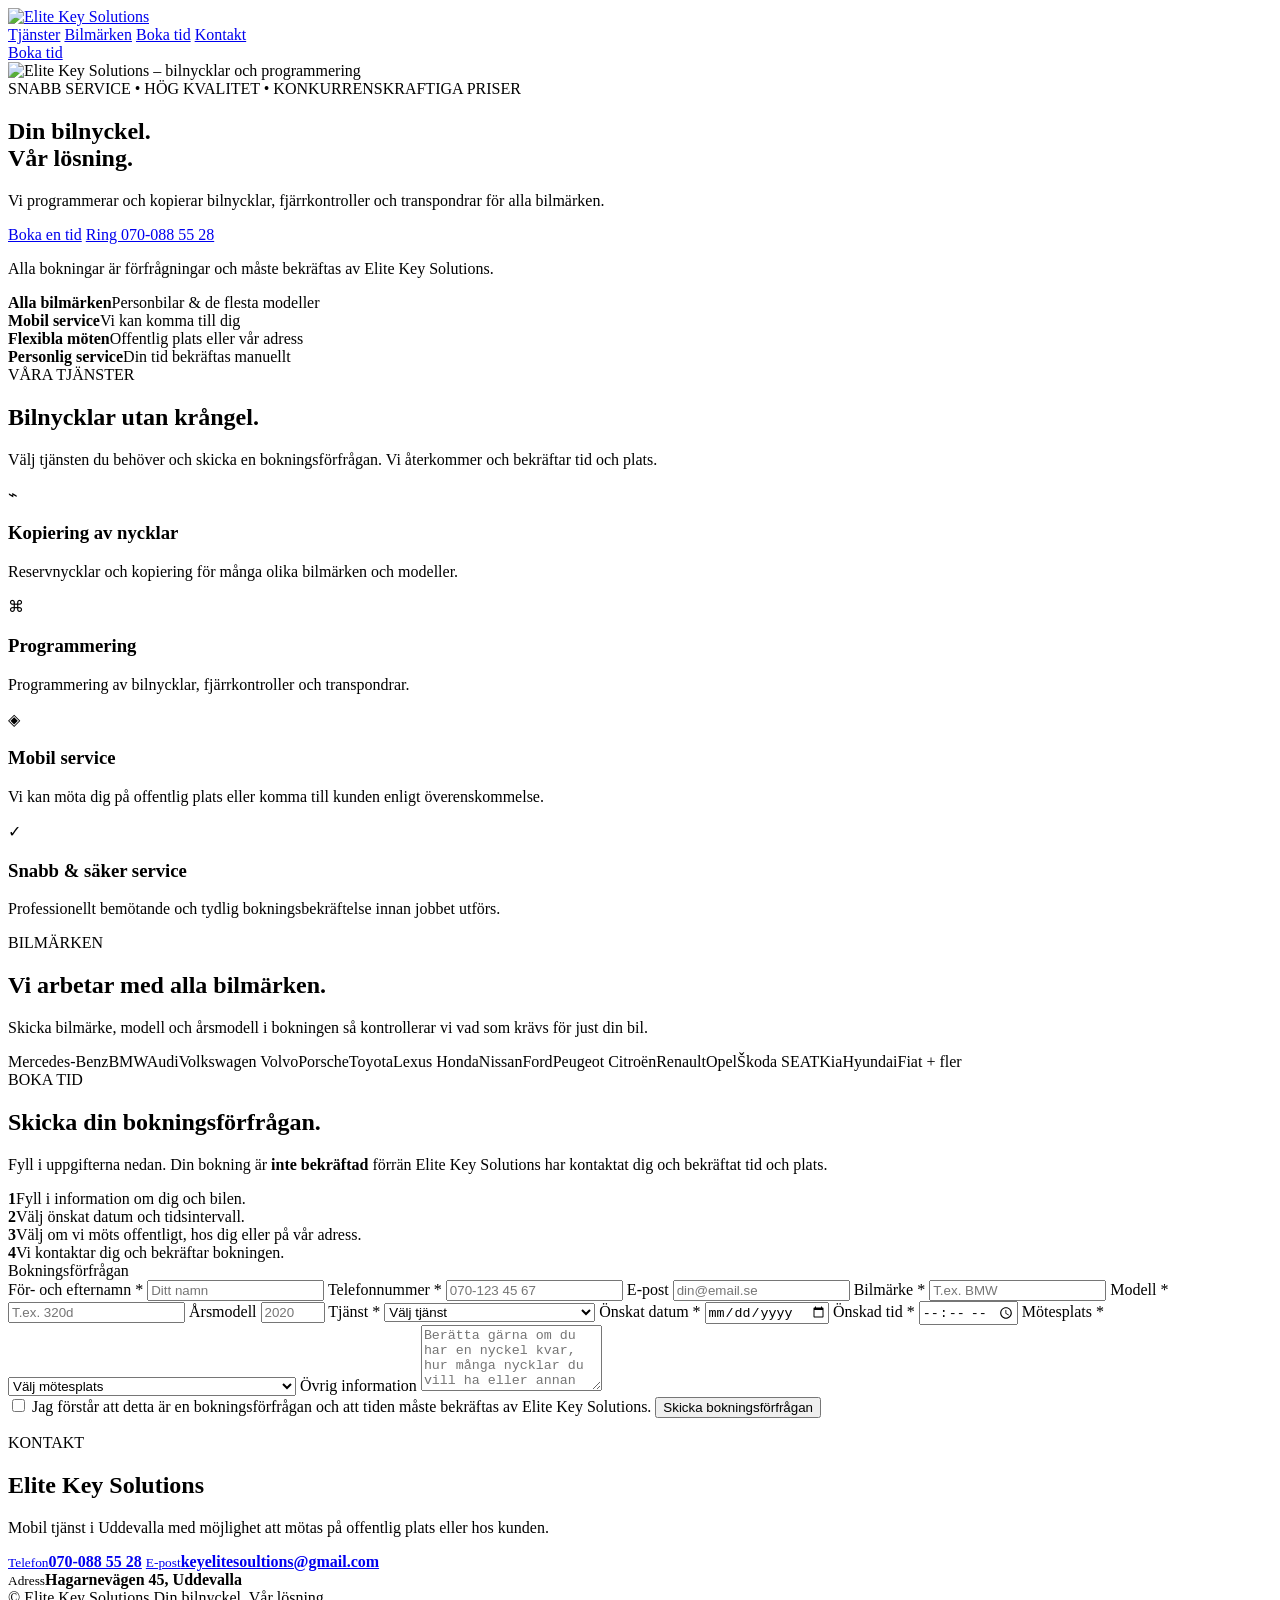
==== index.html @ 7a53dff1 "Add files via upload" ====
<!doctype html>
<html lang="sv">
<head>
  <meta charset="utf-8">
  <meta name="viewport" content="width=device-width, initial-scale=1">
  <meta name="description" content="Elite Key Solutions – programmering, kopiering och reservnycklar för alla bilmärken i Uddevalla med mobil service.">
  <title>Elite Key Solutions | Bilnycklar & programmering</title>
  <link rel="stylesheet" href="style.css">
</head>
<body>
  <header class="site-header">
    <div class="container nav">
      <a class="brand" href="#top" aria-label="Elite Key Solutions startsida">
        <img src="assets/logo.png" alt="Elite Key Solutions">
      </a>
      <nav>
        <a href="#tjanster">Tjänster</a>
        <a href="#bilmärken">Bilmärken</a>
        <a href="#bokning">Boka tid</a>
        <a href="#kontakt">Kontakt</a>
      </nav>
      <a class="nav-cta" href="#bokning">Boka tid</a>
    </div>
  </header>

  <main id="top">
    <section class="hero">
      <img class="hero-image" src="assets/hero-banner.png" alt="Elite Key Solutions – bilnycklar och programmering">
      <div class="hero-overlay">
        <div class="container hero-content">
          <span class="eyebrow">SNABB SERVICE • HÖG KVALITET • KONKURRENSKRAFTIGA PRISER</span>
          <h1>Din bilnyckel.<br><span>Vår lösning.</span></h1>
          <p>Vi programmerar och kopierar bilnycklar, fjärrkontroller och transpondrar för alla bilmärken.</p>
          <div class="hero-actions">
            <a class="btn btn-gold" href="#bokning">Boka en tid</a>
            <a class="btn btn-outline" href="tel:+46700885528">Ring 070-088 55 28</a>
          </div>
          <p class="hero-note">Alla bokningar är förfrågningar och måste bekräftas av Elite Key Solutions.</p>
        </div>
      </div>
    </section>

    <section class="trust-strip">
      <div class="container trust-grid">
        <div><strong>Alla bilmärken</strong><span>Personbilar &amp; de flesta modeller</span></div>
        <div><strong>Mobil service</strong><span>Vi kan komma till dig</span></div>
        <div><strong>Flexibla möten</strong><span>Offentlig plats eller vår adress</span></div>
        <div><strong>Personlig service</strong><span>Din tid bekräftas manuellt</span></div>
      </div>
    </section>

    <section id="tjanster" class="section">
      <div class="container">
        <div class="section-heading">
          <span class="eyebrow">VÅRA TJÄNSTER</span>
          <h2>Bilnycklar utan krångel.</h2>
          <p>Välj tjänsten du behöver och skicka en bokningsförfrågan. Vi återkommer och bekräftar tid och plats.</p>
        </div>
        <div class="cards">
          <article class="card">
            <div class="icon">⌁</div>
            <h3>Kopiering av nycklar</h3>
            <p>Reservnycklar och kopiering för många olika bilmärken och modeller.</p>
          </article>
          <article class="card">
            <div class="icon">⌘</div>
            <h3>Programmering</h3>
            <p>Programmering av bilnycklar, fjärrkontroller och transpondrar.</p>
          </article>
          <article class="card">
            <div class="icon">◈</div>
            <h3>Mobil service</h3>
            <p>Vi kan möta dig på offentlig plats eller komma till kunden enligt överenskommelse.</p>
          </article>
          <article class="card">
            <div class="icon">✓</div>
            <h3>Snabb &amp; säker service</h3>
            <p>Professionellt bemötande och tydlig bokningsbekräftelse innan jobbet utförs.</p>
          </article>
        </div>
      </div>
    </section>

    <section id="bilmärken" class="section section-dark">
      <div class="container">
        <div class="section-heading">
          <span class="eyebrow">BILMÄRKEN</span>
          <h2>Vi arbetar med alla bilmärken.</h2>
          <p>Skicka bilmärke, modell och årsmodell i bokningen så kontrollerar vi vad som krävs för just din bil.</p>
        </div>
        <div class="brands">
          <span>Mercedes-Benz</span><span>BMW</span><span>Audi</span><span>Volkswagen</span>
          <span>Volvo</span><span>Porsche</span><span>Toyota</span><span>Lexus</span>
          <span>Honda</span><span>Nissan</span><span>Ford</span><span>Peugeot</span>
          <span>Citroën</span><span>Renault</span><span>Opel</span><span>Škoda</span>
          <span>SEAT</span><span>Kia</span><span>Hyundai</span><span>Fiat</span>
          <span>+ fler</span>
        </div>
      </div>
    </section>

    <section id="bokning" class="section booking-section">
      <div class="container booking-layout">
        <div>
          <span class="eyebrow">BOKA TID</span>
          <h2>Skicka din bokningsförfrågan.</h2>
          <p class="lead">Fyll i uppgifterna nedan. Din bokning är <strong>inte bekräftad</strong> förrän Elite Key Solutions har kontaktat dig och bekräftat tid och plats.</p>

          <div class="booking-points">
            <div><b>1</b><span>Fyll i information om dig och bilen.</span></div>
            <div><b>2</b><span>Välj önskat datum och tidsintervall.</span></div>
            <div><b>3</b><span>Välj om vi möts offentligt, hos dig eller på vår adress.</span></div>
            <div><b>4</b><span>Vi kontaktar dig och bekräftar bokningen.</span></div>
          </div>
        </div>

        <form id="bookingForm" class="booking-form">
          <div class="form-title">Bokningsförfrågan</div>
          <div class="form-grid">
            <label>För- och efternamn *
              <input name="name" required placeholder="Ditt namn">
            </label>
            <label>Telefonnummer *
              <input name="phone" type="tel" required placeholder="070-123 45 67">
            </label>
            <label>E-post
              <input name="email" type="email" placeholder="din@email.se">
            </label>
            <label>Bilmärke *
              <input name="brand" required placeholder="T.ex. BMW">
            </label>
            <label>Modell *
              <input name="model" required placeholder="T.ex. 320d">
            </label>
            <label>Årsmodell
              <input name="year" type="number" min="1950" max="2100" placeholder="2020">
            </label>
            <label>Tjänst *
              <select name="service" required>
                <option value="">Välj tjänst</option>
                <option>Programmering av reservnyckel</option>
                <option>Kopiering av bilnyckel</option>
                <option>Programmering av fjärrkontroll</option>
                <option>Programmering av transponder</option>
                <option>Annat – kontakta mig</option>
              </select>
            </label>
            <label>Önskat datum *
              <input name="date" type="date" required>
            </label>
            <label>Önskad tid *
              <input name="time" type="time" required>
            </label>
            <label>Mötesplats *
              <select name="location" required>
                <option value="">Välj mötesplats</option>
                <option>Offentlig plats – vi bestämmer tillsammans</option>
                <option>Jag vill att ni kommer till mig</option>
                <option>Jag kommer till Hagarnevägen 45, Uddevalla</option>
              </select>
            </label>
            <label class="full">Övrig information
              <textarea name="message" rows="4" placeholder="Berätta gärna om du har en nyckel kvar, hur många nycklar du vill ha eller annan viktig information."></textarea>
            </label>
          </div>
          <label class="consent">
            <input type="checkbox" required>
            <span>Jag förstår att detta är en bokningsförfrågan och att tiden måste bekräftas av Elite Key Solutions.</span>
          </label>
          <button class="btn btn-gold submit-btn" type="submit">Skicka bokningsförfrågan</button>
          <p id="formStatus" class="form-status" aria-live="polite"></p>
        </form>
      </div>
    </section>

    <section id="kontakt" class="section contact-section">
      <div class="container contact-grid">
        <div>
          <span class="eyebrow">KONTAKT</span>
          <h2>Elite Key Solutions</h2>
          <p>Mobil tjänst i Uddevalla med möjlighet att mötas på offentlig plats eller hos kunden.</p>
        </div>
        <div class="contact-items">
          <a href="tel:+46700885528"><small>Telefon</small><strong>070-088 55 28</strong></a>
          <a href="mailto:keyelitesoultions@gmail.com"><small>E-post</small><strong>keyelitesoultions@gmail.com</strong></a>
          <div><small>Adress</small><strong>Hagarnevägen 45, Uddevalla</strong></div>
        </div>
      </div>
    </section>
  </main>

  <footer>
    <div class="container footer-inner">
      <span>© <span id="year"></span> Elite Key Solutions</span>
      <span>Din bilnyckel. Vår lösning.</span>
    </div>
  </footer>

  <script src="script.js"></script>
</body>
</html>
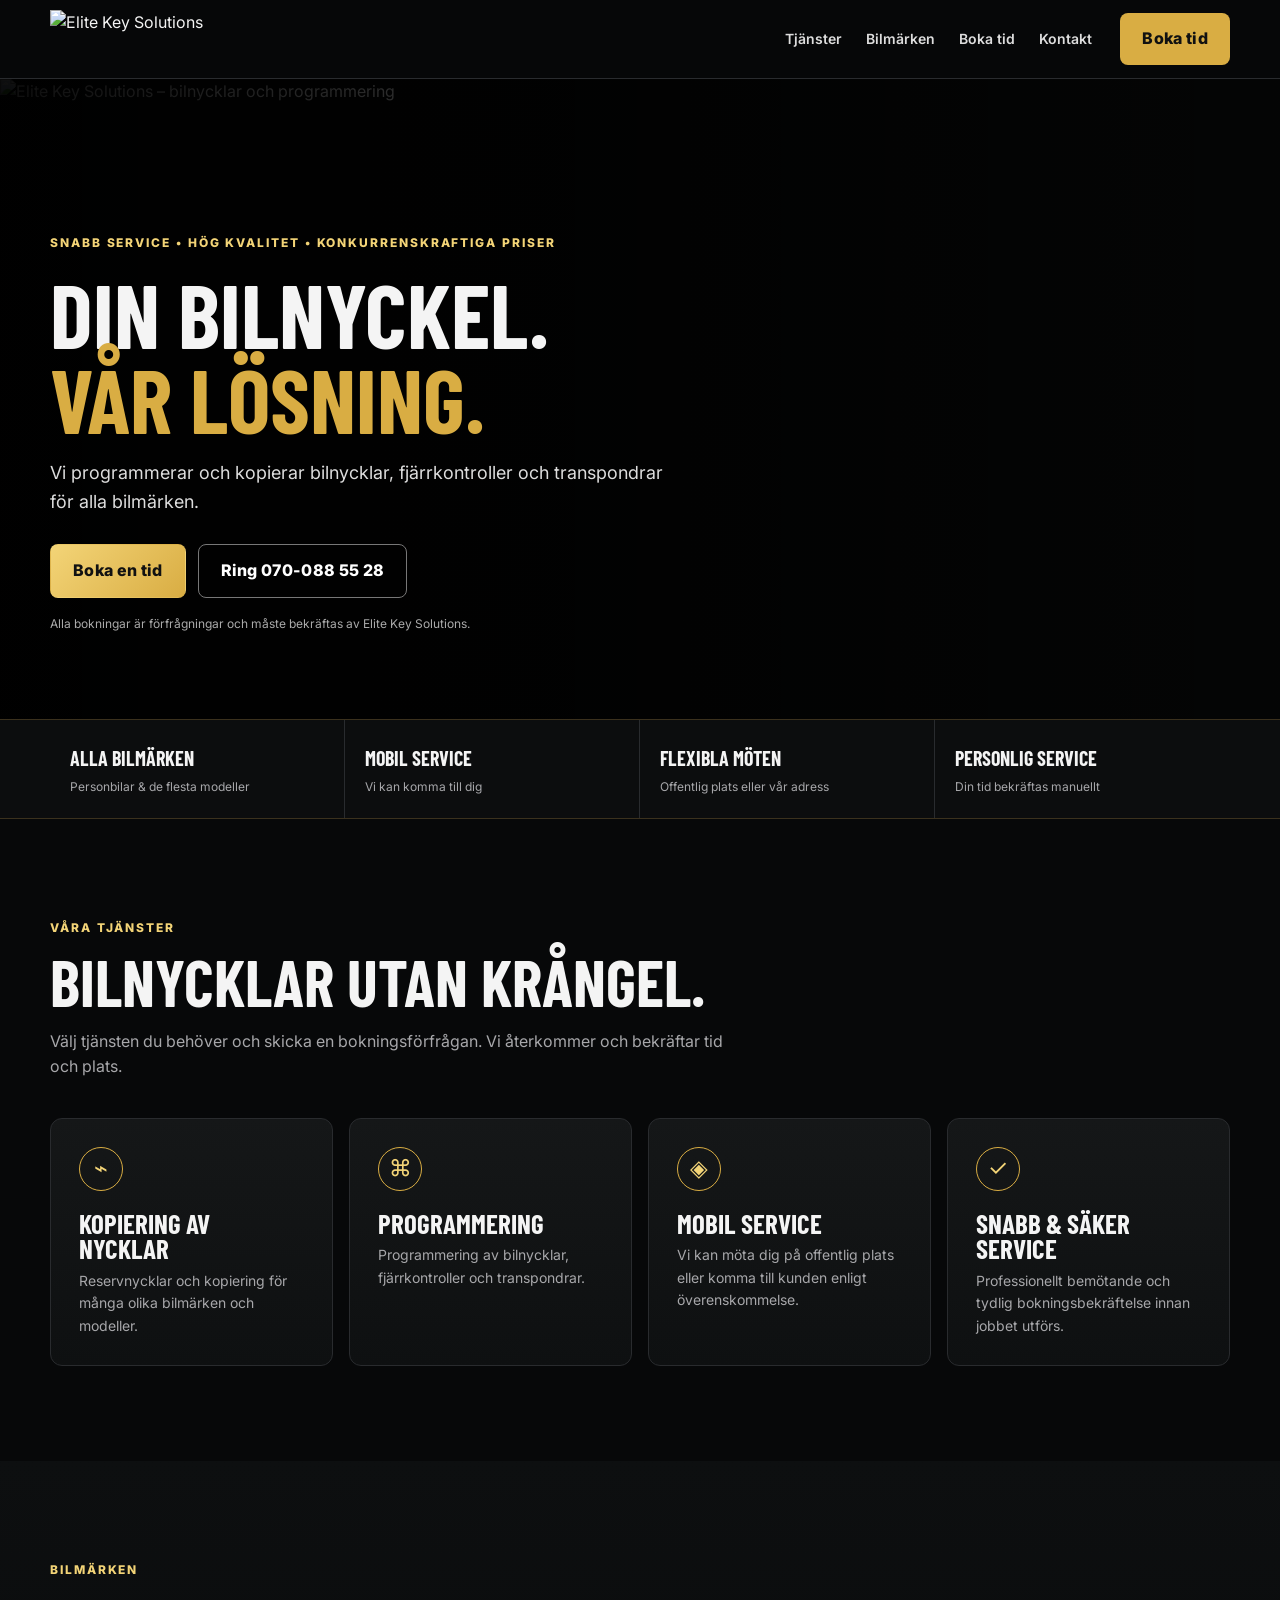
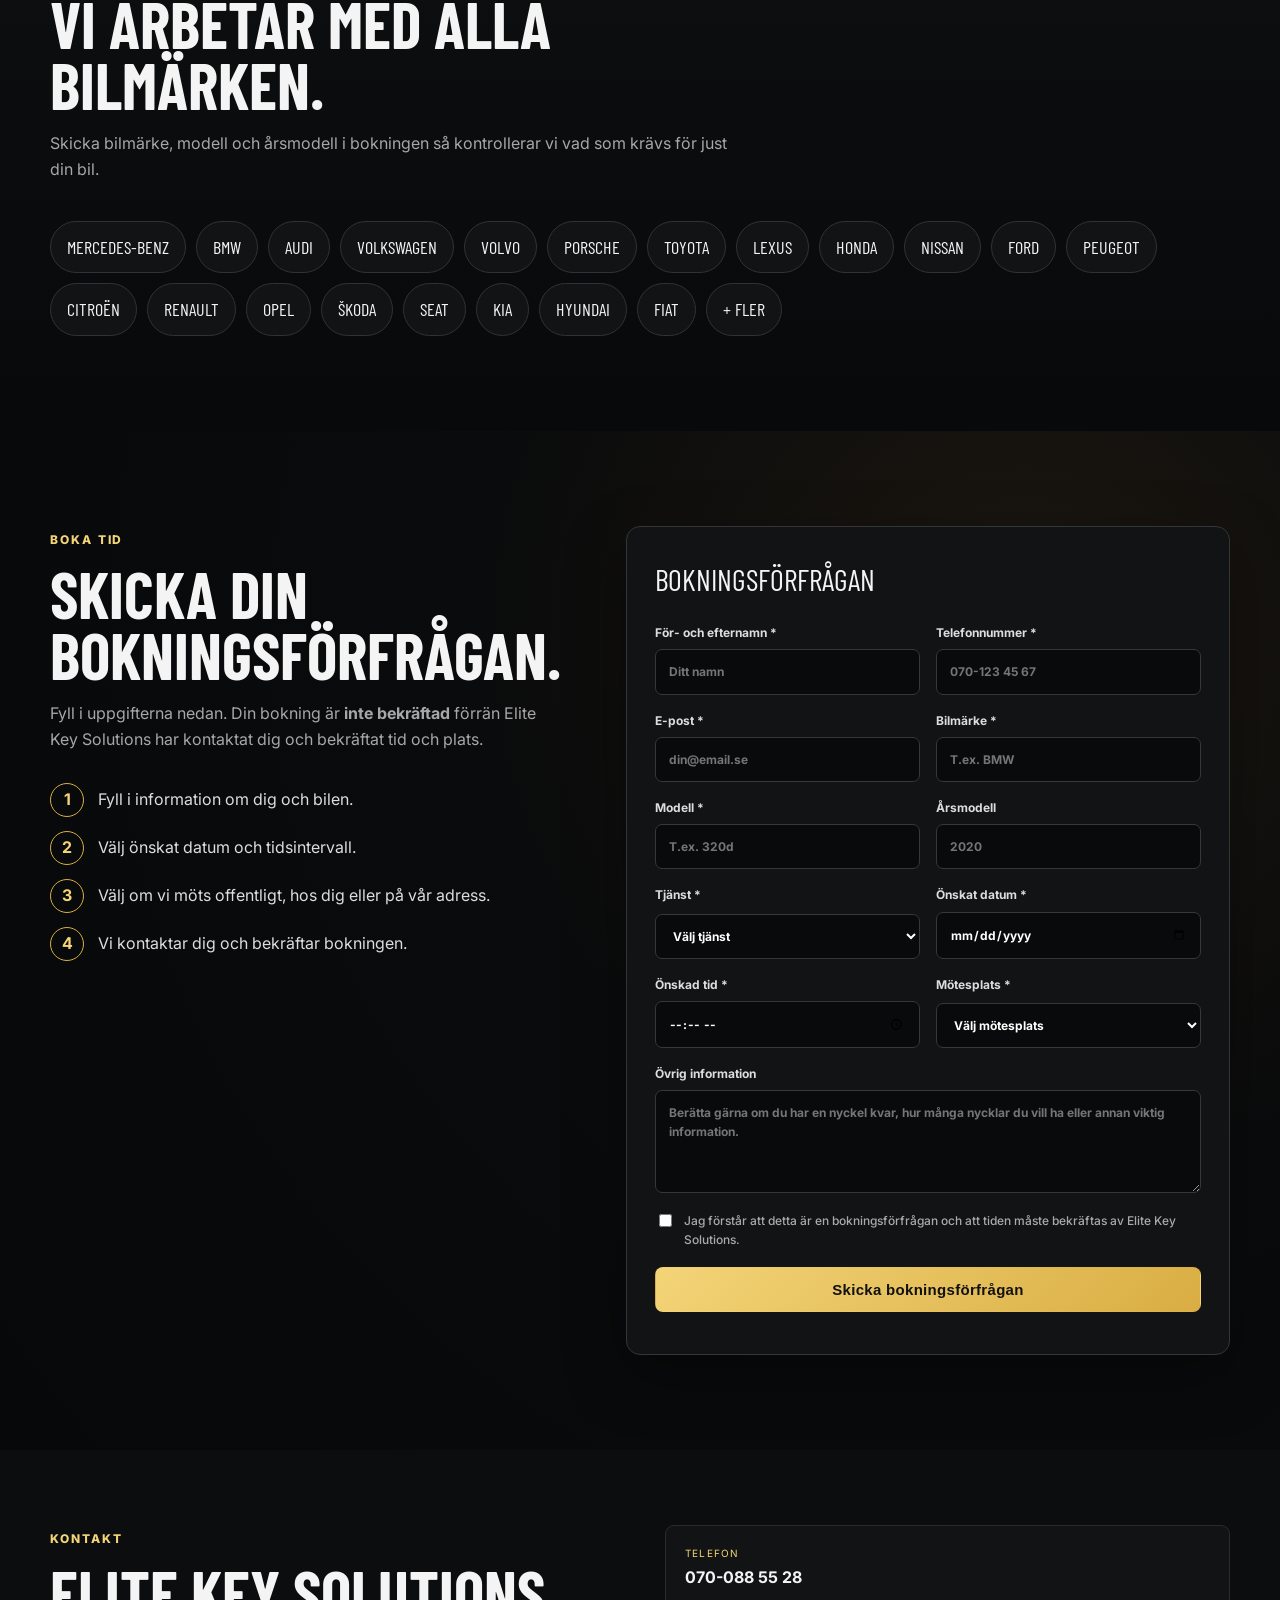
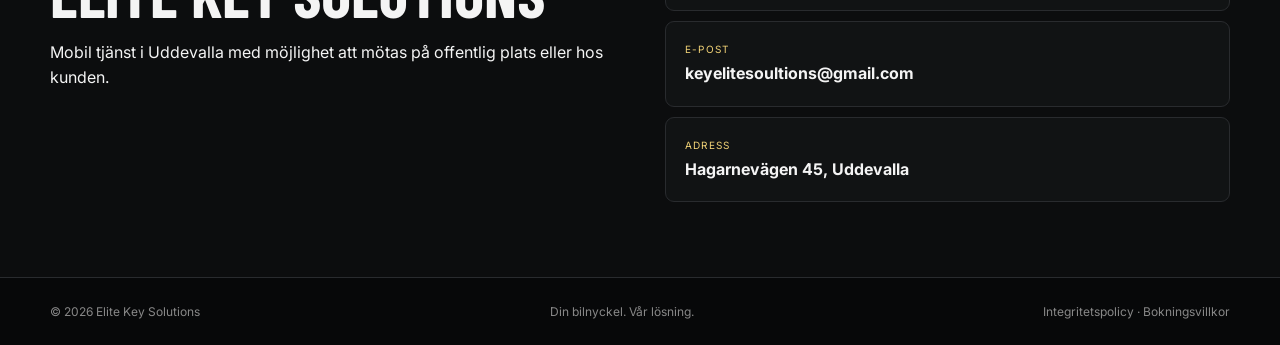
==== commit bc2ba2d9: "Add files via upload" ====
--- a/index.html
+++ b/index.html
@@ -3,9 +3,36 @@
 <head>
   <meta charset="utf-8">
   <meta name="viewport" content="width=device-width, initial-scale=1">
-  <meta name="description" content="Elite Key Solutions – programmering, kopiering och reservnycklar för alla bilmärken i Uddevalla med mobil service.">
+  <meta name="description" content="Elite Key Solutions erbjuder bilnycklar, nyckelprogrammering, nyckelkopiering och mobil service i Uddevalla. Boka en tid för din bilnyckel.">
+  <meta name="robots" content="index, follow">
+  <meta name="theme-color" content="#0b0d10">
+  <meta property="og:type" content="website">
+  <meta property="og:title" content="Elite Key Solutions | Bilnycklar & programmering">
+  <meta property="og:description" content="Professionell hjälp med bilnycklar, programmering och kopiering i Uddevalla.">
+  <meta property="og:image" content="assets/hero-banner.png">
+  <meta name="twitter:card" content="summary_large_image">
+  <link rel="icon" href="assets/logo.png" type="image/png">
+  <link rel="manifest" href="site.webmanifest">
   <title>Elite Key Solutions | Bilnycklar & programmering</title>
   <link rel="stylesheet" href="style.css">
+  <script type="application/ld+json">
+  {
+    "@context": "https://schema.org",
+    "@type": "AutomotiveBusiness",
+    "name": "Elite Key Solutions",
+    "description": "Bilnycklar, nyckelprogrammering, nyckelkopiering och mobil service.",
+    "telephone": "+46700885528",
+    "email": "keyelitesoultions@gmail.com",
+    "address": {
+      "@type": "PostalAddress",
+      "streetAddress": "Hagarnevägen 45",
+      "addressLocality": "Uddevalla",
+      "addressCountry": "SE"
+    },
+    "areaServed": "Uddevalla",
+    "url": "https://YOUR-GITHUB-USERNAME.github.io/elite-key-solutions/"
+  }
+  </script>
 </head>
 <body>
   <header class="site-header">
@@ -114,7 +141,8 @@
           </div>
         </div>
 
-        <form id="bookingForm" class="booking-form">
+        <form id="bookingForm" class="booking-form" novalidate>
+          <input type="text" name="_honey" class="hp-field" tabindex="-1" autocomplete="off" aria-hidden="true">
           <div class="form-title">Bokningsförfrågan</div>
           <div class="form-grid">
             <label>För- och efternamn *
@@ -123,8 +151,8 @@
             <label>Telefonnummer *
               <input name="phone" type="tel" required placeholder="070-123 45 67">
             </label>
-            <label>E-post
-              <input name="email" type="email" placeholder="din@email.se">
+            <label>E-post *
+              <input name="email" type="email" required placeholder="din@email.se" autocomplete="email">
             </label>
             <label>Bilmärke *
               <input name="brand" required placeholder="T.ex. BMW">
@@ -164,7 +192,7 @@
             </label>
           </div>
           <label class="consent">
-            <input type="checkbox" required>
+            <input name="consent" type="checkbox" value="Ja" required>
             <span>Jag förstår att detta är en bokningsförfrågan och att tiden måste bekräftas av Elite Key Solutions.</span>
           </label>
           <button class="btn btn-gold submit-btn" type="submit">Skicka bokningsförfrågan</button>
@@ -193,6 +221,7 @@
     <div class="container footer-inner">
       <span>© <span id="year"></span> Elite Key Solutions</span>
       <span>Din bilnyckel. Vår lösning.</span>
+      <span><a href="integritetspolicy.html">Integritetspolicy</a> · <a href="bokningsvillkor.html">Bokningsvillkor</a></span>
     </div>
   </footer>
 
--- a/style.css
+++ b/style.css
@@ -0,0 +1,111 @@
+@import url('https://fonts.googleapis.com/css2?family=Barlow+Condensed:wght@500;600;700;800&family=Inter:wght@400;500;600;700&display=swap');
+
+:root{
+  --bg:#070809; --panel:#101214; --panel2:#151719; --gold:#d9ad43; --gold2:#f3d477;
+  --text:#f4f4f4; --muted:#a7a7aa; --line:#292b2e; --max:1180px;
+}
+*{box-sizing:border-box}
+html{scroll-behavior:smooth}
+body{margin:0;background:var(--bg);color:var(--text);font-family:Inter,Arial,sans-serif;line-height:1.6}
+a{color:inherit;text-decoration:none}
+.container{width:min(calc(100% - 40px),var(--max));margin:auto}
+.site-header{position:sticky;top:0;z-index:50;background:rgba(7,8,9,.94);backdrop-filter:blur(12px);border-bottom:1px solid var(--line)}
+.nav{height:78px;display:flex;align-items:center;gap:28px}
+.brand{display:flex;align-items:center;margin-right:auto}
+.brand img{width:175px;height:58px;object-fit:contain}
+nav{display:flex;gap:24px;color:#ddd;font-size:14px;font-weight:600}
+nav a:hover{color:var(--gold2)}
+.nav-cta,.btn{display:inline-flex;justify-content:center;align-items:center;border-radius:8px;padding:13px 22px;font-weight:800;letter-spacing:.02em}
+.nav-cta{background:var(--gold);color:#111}
+.hero{position:relative;min-height:640px;overflow:hidden;background:#050606}
+.hero-image{position:absolute;inset:0;width:100%;height:100%;object-fit:cover;object-position:center}
+.hero-overlay{position:absolute;inset:0;background:linear-gradient(90deg,rgba(0,0,0,.94) 0%,rgba(0,0,0,.78) 42%,rgba(0,0,0,.18) 100%)}
+.hero-content{position:relative;padding-top:150px;max-width:760px;margin-left:max(20px,calc((100vw - var(--max))/2))}
+.eyebrow{display:inline-block;color:var(--gold2);font-weight:800;font-size:12px;letter-spacing:.16em}
+h1,h2,h3{font-family:"Barlow Condensed",Impact,sans-serif;line-height:.95;text-transform:uppercase}
+h1{font-size:clamp(54px,7vw,92px);margin:16px 0}
+h1 span,h2 span{color:var(--gold)}
+.hero p{max-width:620px;color:#ddd;font-size:18px}
+.hero-actions{display:flex;gap:12px;margin-top:28px;flex-wrap:wrap}
+.btn{border:1px solid transparent;cursor:pointer}
+.btn-gold{background:linear-gradient(135deg,var(--gold2),var(--gold));color:#111}
+.btn-outline{border-color:#777;background:rgba(0,0,0,.35);color:#fff}
+.btn:hover{transform:translateY(-1px);filter:brightness(1.06)}
+.hero-note{font-size:12px!important;color:#aaa!important;margin-top:16px}
+.trust-strip{border-top:1px solid #3b311d;border-bottom:1px solid #3b311d;background:#0c0d0e}
+.trust-grid{display:grid;grid-template-columns:repeat(4,1fr)}
+.trust-grid div{padding:22px 20px;border-right:1px solid var(--line)}
+.trust-grid div:last-child{border:0}
+.trust-grid strong,.trust-grid span{display:block}
+.trust-grid strong{font-family:"Barlow Condensed";font-size:20px;text-transform:uppercase}
+.trust-grid span{font-size:12px;color:var(--muted);margin-top:3px}
+.section{padding:95px 0}
+.section-dark{background:linear-gradient(180deg,#0d0f10,#08090a)}
+.section-heading{max-width:700px;margin-bottom:38px}
+.section-heading h2,.booking-layout h2,.contact-section h2{font-size:clamp(42px,5vw,64px);margin:12px 0}
+.section-heading p,.lead{color:var(--muted);max-width:680px}
+.cards{display:grid;grid-template-columns:repeat(4,1fr);gap:16px}
+.card{background:linear-gradient(180deg,#151718,#0e1011);border:1px solid var(--line);padding:28px;border-radius:12px}
+.card:hover{border-color:#655327;transform:translateY(-3px)}
+.icon{width:44px;height:44px;border:1px solid var(--gold);border-radius:50%;display:grid;place-items:center;color:var(--gold2);font-size:23px;margin-bottom:20px}
+.card h3{font-size:27px;margin:0 0 8px}
+.card p{color:var(--muted);font-size:14px;margin:0}
+.brands{display:flex;flex-wrap:wrap;gap:10px}
+.brands span{border:1px solid #303235;background:#111314;padding:11px 16px;border-radius:999px;font-family:"Barlow Condensed";font-size:18px;text-transform:uppercase}
+.booking-section{background:radial-gradient(circle at 80% 20%,#1c1710 0,#0a0b0c 42%,#070809 100%)}
+.booking-layout{display:grid;grid-template-columns:.85fr 1.15fr;gap:65px;align-items:start}
+.booking-points{display:grid;gap:14px;margin-top:30px}
+.booking-points div{display:flex;gap:14px;align-items:center;color:#ddd}
+.booking-points b{width:34px;height:34px;display:grid;place-items:center;border:1px solid var(--gold);border-radius:50%;color:var(--gold2)}
+.booking-form{background:#111314;border:1px solid #333536;border-radius:14px;padding:28px;box-shadow:0 20px 60px rgba(0,0,0,.35)}
+.form-title{font-family:"Barlow Condensed";font-size:30px;text-transform:uppercase;margin-bottom:20px}
+.form-grid{display:grid;grid-template-columns:1fr 1fr;gap:16px}
+label{display:grid;gap:7px;color:#ddd;font-size:12px;font-weight:700}
+.full{grid-column:1/-1}
+input,select,textarea{width:100%;background:#090a0b;border:1px solid #353739;border-radius:7px;padding:12px 13px;color:#fff;font:inherit;outline:none}
+input:focus,select:focus,textarea:focus{border-color:var(--gold)}
+textarea{resize:vertical}
+.consent{display:flex;grid-template-columns:none;align-items:flex-start;gap:9px;margin:18px 0;color:#aaa;font-weight:500}
+.consent input{width:auto;margin-top:3px}
+.submit-btn{width:100%;font-size:15px}
+.form-status{margin:14px 0 0;color:var(--gold2);font-size:13px}
+.contact-section{padding-top:75px;padding-bottom:75px;background:#0c0d0e}
+.contact-grid{display:grid;grid-template-columns:1fr 1fr;gap:50px}
+.contact-items{display:grid;gap:10px}
+.contact-items a,.contact-items div{padding:19px;border:1px solid var(--line);border-radius:9px;background:#111314}
+.contact-items small,.contact-items strong{display:block}
+.contact-items small{color:var(--gold2);text-transform:uppercase;font-size:10px;letter-spacing:.12em}
+.contact-items strong{font-size:16px;margin-top:4px}
+footer{border-top:1px solid var(--line);padding:24px 0;color:#888;font-size:12px}
+.footer-inner{display:flex;justify-content:space-between;gap:20px}
+
+@media(max-width:900px){
+  nav{display:none}.nav-cta{padding:10px 15px}
+  .hero{min-height:650px}.hero-content{padding-top:125px}
+  .cards{grid-template-columns:1fr 1fr}.booking-layout,.contact-grid{grid-template-columns:1fr}
+  .trust-grid{grid-template-columns:1fr 1fr}.trust-grid div:nth-child(2){border-right:0}
+  .trust-grid div:nth-child(-n+2){border-bottom:1px solid var(--line)}
+}
+@media(max-width:620px){
+  .container{width:min(calc(100% - 28px),var(--max))}
+  .brand img{width:145px}
+  .nav{height:68px}
+  .hero-image{object-position:62% center}
+  .hero-overlay{background:linear-gradient(90deg,rgba(0,0,0,.95),rgba(0,0,0,.72))}
+  .hero-content{padding-top:105px}
+  .hero p{font-size:15px}
+  .cards,.form-grid{grid-template-columns:1fr}.full{grid-column:auto}
+  .trust-grid{grid-template-columns:1fr}
+  .trust-grid div{border-right:0!important;border-bottom:1px solid var(--line)!important}
+  .trust-grid div:last-child{border-bottom:0!important}
+  .section{padding:70px 0}
+  .footer-inner{flex-direction:column}
+}
+
+
+/* Booking form enhancements */
+.hp-field{position:absolute!important;left:-10000px!important;width:1px!important;height:1px!important;overflow:hidden!important;opacity:0!important;pointer-events:none!important}
+.booking-form button:disabled{opacity:.65;cursor:wait;transform:none}
+.form-status[data-type="success"]{color:#7fe0a2}
+.form-status[data-type="error"]{color:#ff8b8b}
+.form-status[data-type="loading"]{color:var(--gold2)}
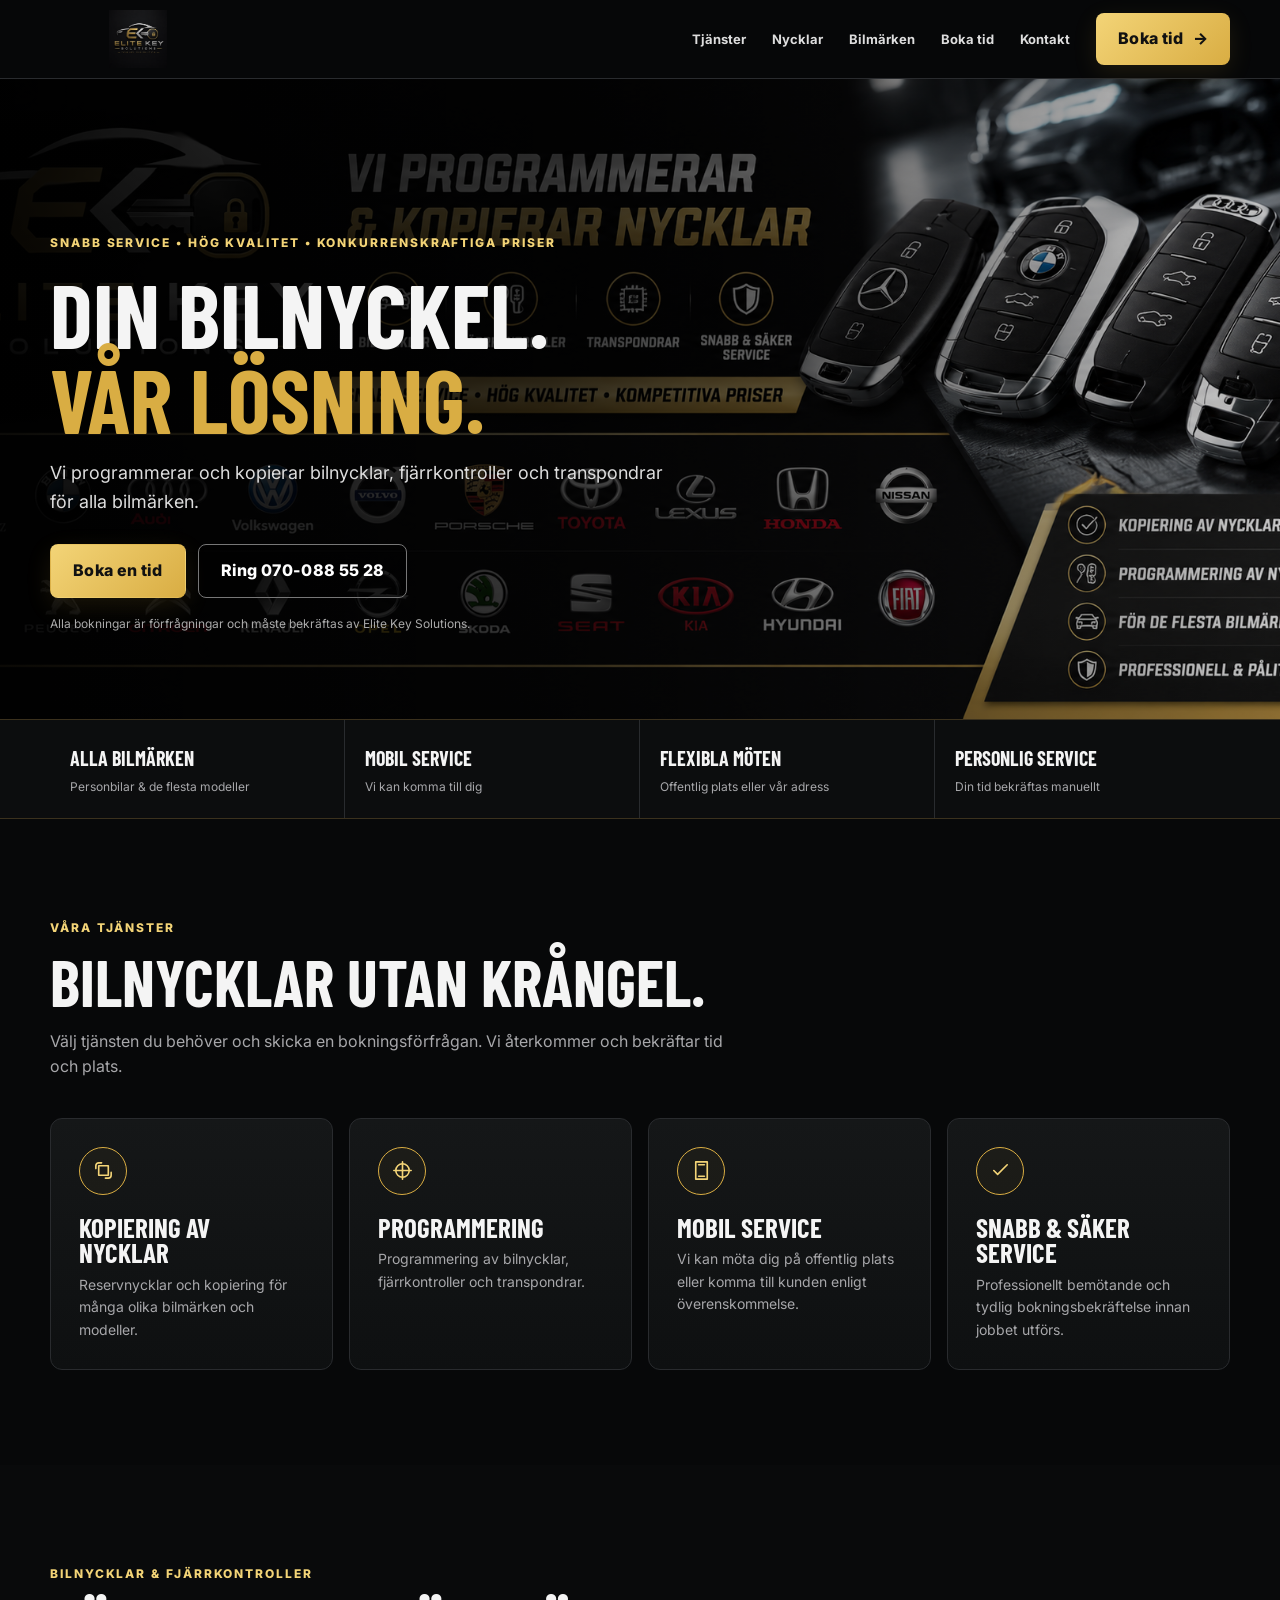
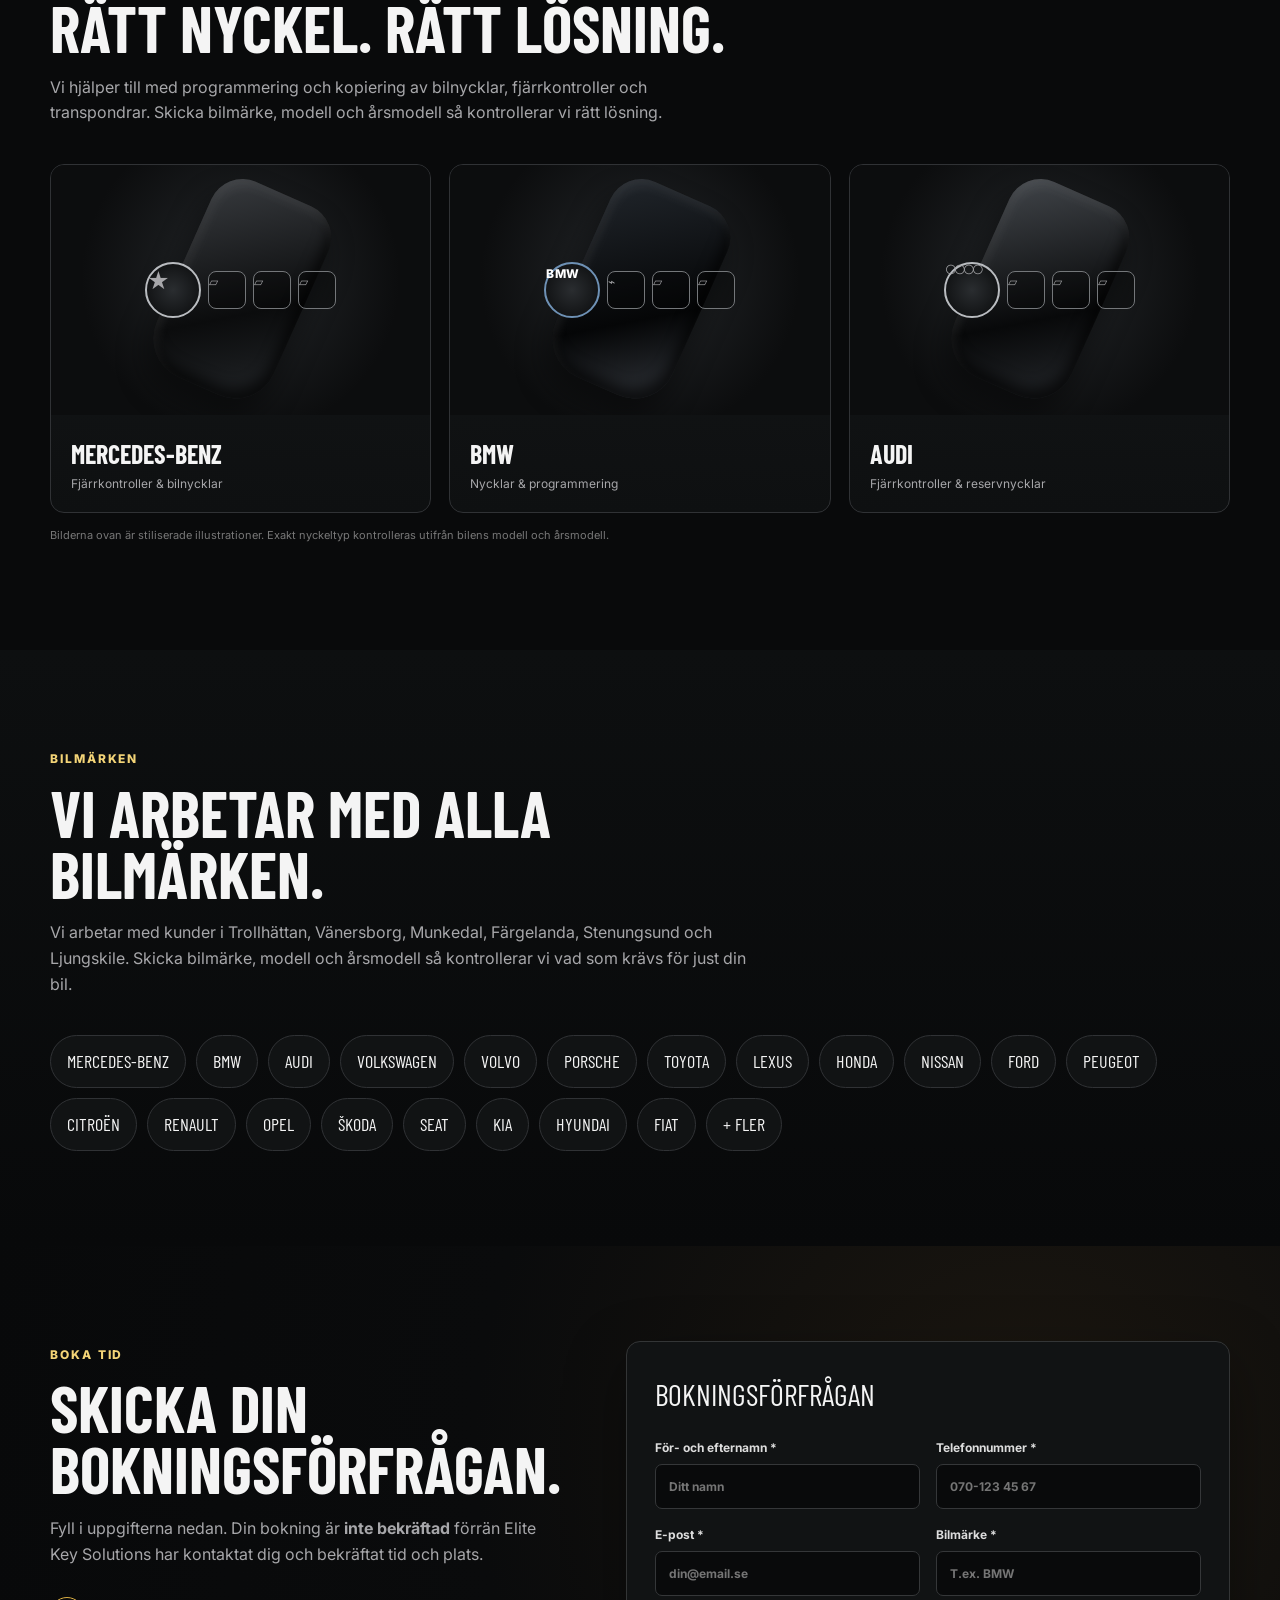
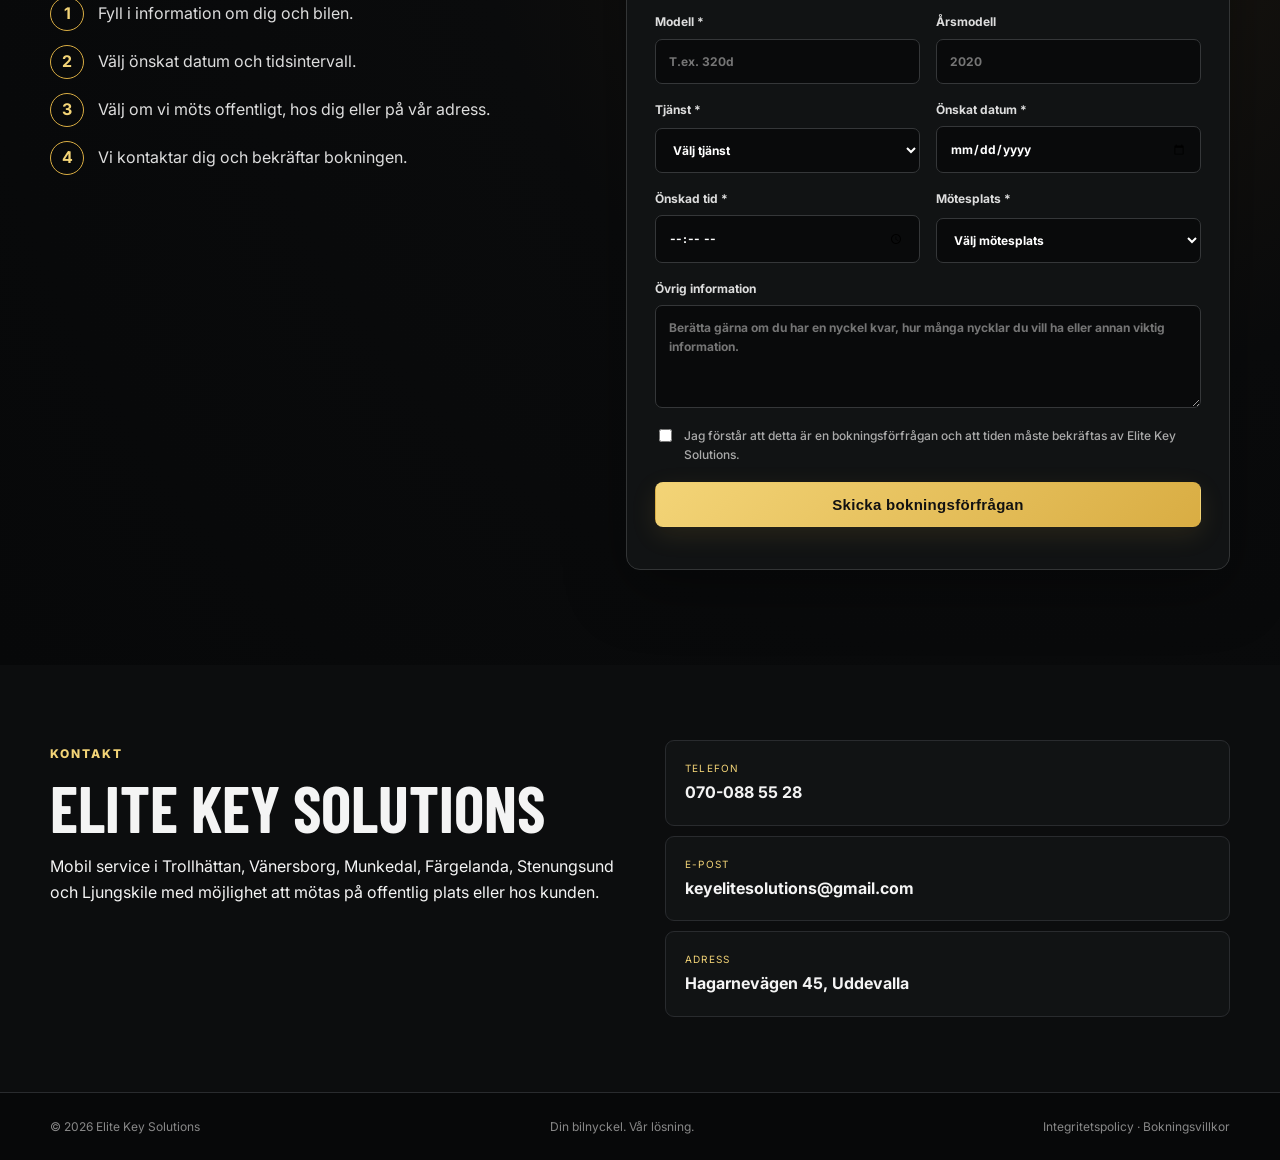
==== commit 6427b99e: "Add files via upload" ====
--- a/index.html
+++ b/index.html
@@ -3,12 +3,12 @@
 <head>
   <meta charset="utf-8">
   <meta name="viewport" content="width=device-width, initial-scale=1">
-  <meta name="description" content="Elite Key Solutions erbjuder bilnycklar, nyckelprogrammering, nyckelkopiering och mobil service i Uddevalla. Boka en tid för din bilnyckel.">
+  <meta name="description" content="Elite Key Solutions erbjuder bilnycklar, nyckelprogrammering, nyckelkopiering och mobil service i Trollhättan, Vänersborg, Munkedal, Färgelanda, Stenungsund, Ljungskile och närliggande områden. Boka en tid för din bilnyckel.">
   <meta name="robots" content="index, follow">
   <meta name="theme-color" content="#0b0d10">
   <meta property="og:type" content="website">
   <meta property="og:title" content="Elite Key Solutions | Bilnycklar & programmering">
-  <meta property="og:description" content="Professionell hjälp med bilnycklar, programmering och kopiering i Uddevalla.">
+  <meta property="og:description" content="Professionell hjälp med bilnycklar, programmering och kopiering i Trollhättan, Vänersborg, Munkedal, Färgelanda, Stenungsund, Ljungskile och omnejd.">
   <meta property="og:image" content="assets/hero-banner.png">
   <meta name="twitter:card" content="summary_large_image">
   <link rel="icon" href="assets/logo.png" type="image/png">
@@ -22,14 +22,14 @@
     "name": "Elite Key Solutions",
     "description": "Bilnycklar, nyckelprogrammering, nyckelkopiering och mobil service.",
     "telephone": "+46700885528",
-    "email": "keyelitesoultions@gmail.com",
+    "email": "keyelitesolutions@gmail.com",
     "address": {
       "@type": "PostalAddress",
       "streetAddress": "Hagarnevägen 45",
       "addressLocality": "Uddevalla",
       "addressCountry": "SE"
     },
-    "areaServed": "Uddevalla",
+    "areaServed": ["Trollhättan","Vänersborg","Munkedal","Färgelanda","Stenungsund","Ljungskile"],
     "url": "https://YOUR-GITHUB-USERNAME.github.io/elite-key-solutions/"
   }
   </script>
@@ -40,13 +40,15 @@
       <a class="brand" href="#top" aria-label="Elite Key Solutions startsida">
         <img src="assets/logo.png" alt="Elite Key Solutions">
       </a>
-      <nav>
+      <nav id="mainNav">
         <a href="#tjanster">Tjänster</a>
+        <a href="#nycklar">Nycklar</a>
         <a href="#bilmärken">Bilmärken</a>
         <a href="#bokning">Boka tid</a>
         <a href="#kontakt">Kontakt</a>
       </nav>
-      <a class="nav-cta" href="#bokning">Boka tid</a>
+      <a class="nav-cta" href="#bokning">Boka tid <span aria-hidden="true">→</span></a>
+      <button class="menu-toggle" type="button" aria-label="Öppna meny" aria-expanded="false" aria-controls="mainNav">☰</button>
     </div>
   </header>
 
@@ -85,26 +87,51 @@
         </div>
         <div class="cards">
           <article class="card">
-            <div class="icon">⌁</div>
+            <div class="icon" aria-hidden="true"><svg viewBox="0 0 24 24"><path d="M7 7h10v10H7z"/><path d="M4 10V7a3 3 0 0 1 3-3h3M20 14v3a3 3 0 0 1-3 3h-3"/></svg></div>
             <h3>Kopiering av nycklar</h3>
             <p>Reservnycklar och kopiering för många olika bilmärken och modeller.</p>
           </article>
           <article class="card">
-            <div class="icon">⌘</div>
+            <div class="icon" aria-hidden="true"><svg viewBox="0 0 24 24"><path d="M12 3v18M3 12h18"/><circle cx="12" cy="12" r="7"/></svg></div>
             <h3>Programmering</h3>
             <p>Programmering av bilnycklar, fjärrkontroller och transpondrar.</p>
           </article>
           <article class="card">
-            <div class="icon">◈</div>
+            <div class="icon" aria-hidden="true"><svg viewBox="0 0 24 24"><path d="M6 3h12v18H6z"/><path d="M9 6h6M9 18h6"/></svg></div>
             <h3>Mobil service</h3>
             <p>Vi kan möta dig på offentlig plats eller komma till kunden enligt överenskommelse.</p>
           </article>
           <article class="card">
-            <div class="icon">✓</div>
+            <div class="icon" aria-hidden="true"><svg viewBox="0 0 24 24"><path d="m5 12 4 4L19 6"/></svg></div>
             <h3>Snabb &amp; säker service</h3>
             <p>Professionellt bemötande och tydlig bokningsbekräftelse innan jobbet utförs.</p>
           </article>
         </div>
+      </div>
+    </section>
+
+    <section id="nycklar" class="section key-section">
+      <div class="container">
+        <div class="section-heading">
+          <span class="eyebrow">BILNYCKLAR &amp; FJÄRRKONTROLLER</span>
+          <h2>Rätt nyckel. Rätt lösning.</h2>
+          <p>Vi hjälper till med programmering och kopiering av bilnycklar, fjärrkontroller och transpondrar. Skicka bilmärke, modell och årsmodell så kontrollerar vi rätt lösning.</p>
+        </div>
+        <div class="key-gallery">
+          <article class="key-card">
+            <div class="key-visual key-mercedes" aria-label="Mercedes-Benz nyckelillustration"><span class="key-logo">★</span><span class="key-button">▱</span><span class="key-button">▱</span><span class="key-button">▱</span></div>
+            <div><strong>Mercedes-Benz</strong><span>Fjärrkontroller &amp; bilnycklar</span></div>
+          </article>
+          <article class="key-card">
+            <div class="key-visual key-bmw" aria-label="BMW nyckelillustration"><span class="key-logo">BMW</span><span class="key-button">⌁</span><span class="key-button">▱</span><span class="key-button">▱</span></div>
+            <div><strong>BMW</strong><span>Nycklar &amp; programmering</span></div>
+          </article>
+          <article class="key-card">
+            <div class="key-visual key-audi" aria-label="Audi nyckelillustration"><span class="key-logo">◯◯◯◯</span><span class="key-button">▱</span><span class="key-button">▱</span><span class="key-button">▱</span></div>
+            <div><strong>Audi</strong><span>Fjärrkontroller &amp; reservnycklar</span></div>
+          </article>
+        </div>
+        <p class="key-disclaimer">Bilderna ovan är stiliserade illustrationer. Exakt nyckeltyp kontrolleras utifrån bilens modell och årsmodell.</p>
       </div>
     </section>
 
@@ -113,7 +140,7 @@
         <div class="section-heading">
           <span class="eyebrow">BILMÄRKEN</span>
           <h2>Vi arbetar med alla bilmärken.</h2>
-          <p>Skicka bilmärke, modell och årsmodell i bokningen så kontrollerar vi vad som krävs för just din bil.</p>
+          <p>Vi arbetar med kunder i Trollhättan, Vänersborg, Munkedal, Färgelanda, Stenungsund och Ljungskile. Skicka bilmärke, modell och årsmodell så kontrollerar vi vad som krävs för just din bil.</p>
         </div>
         <div class="brands">
           <span>Mercedes-Benz</span><span>BMW</span><span>Audi</span><span>Volkswagen</span>
@@ -206,11 +233,11 @@
         <div>
           <span class="eyebrow">KONTAKT</span>
           <h2>Elite Key Solutions</h2>
-          <p>Mobil tjänst i Uddevalla med möjlighet att mötas på offentlig plats eller hos kunden.</p>
+          <p>Mobil service i Trollhättan, Vänersborg, Munkedal, Färgelanda, Stenungsund och Ljungskile med möjlighet att mötas på offentlig plats eller hos kunden.</p>
         </div>
         <div class="contact-items">
           <a href="tel:+46700885528"><small>Telefon</small><strong>070-088 55 28</strong></a>
-          <a href="mailto:keyelitesoultions@gmail.com"><small>E-post</small><strong>keyelitesoultions@gmail.com</strong></a>
+          <a href="mailto:keyelitesolutions@gmail.com"><small>E-post</small><strong>keyelitesolutions@gmail.com</strong></a>
           <div><small>Adress</small><strong>Hagarnevägen 45, Uddevalla</strong></div>
         </div>
       </div>
--- a/style.css
+++ b/style.css
@@ -1,111 +1,13 @@
-@import url('https://fonts.googleapis.com/css2?family=Barlow+Condensed:wght@500;600;700;800&family=Inter:wght@400;500;600;700&display=swap');
-
-:root{
-  --bg:#070809; --panel:#101214; --panel2:#151719; --gold:#d9ad43; --gold2:#f3d477;
-  --text:#f4f4f4; --muted:#a7a7aa; --line:#292b2e; --max:1180px;
-}
-*{box-sizing:border-box}
-html{scroll-behavior:smooth}
-body{margin:0;background:var(--bg);color:var(--text);font-family:Inter,Arial,sans-serif;line-height:1.6}
-a{color:inherit;text-decoration:none}
-.container{width:min(calc(100% - 40px),var(--max));margin:auto}
-.site-header{position:sticky;top:0;z-index:50;background:rgba(7,8,9,.94);backdrop-filter:blur(12px);border-bottom:1px solid var(--line)}
-.nav{height:78px;display:flex;align-items:center;gap:28px}
-.brand{display:flex;align-items:center;margin-right:auto}
-.brand img{width:175px;height:58px;object-fit:contain}
-nav{display:flex;gap:24px;color:#ddd;font-size:14px;font-weight:600}
-nav a:hover{color:var(--gold2)}
-.nav-cta,.btn{display:inline-flex;justify-content:center;align-items:center;border-radius:8px;padding:13px 22px;font-weight:800;letter-spacing:.02em}
-.nav-cta{background:var(--gold);color:#111}
-.hero{position:relative;min-height:640px;overflow:hidden;background:#050606}
-.hero-image{position:absolute;inset:0;width:100%;height:100%;object-fit:cover;object-position:center}
-.hero-overlay{position:absolute;inset:0;background:linear-gradient(90deg,rgba(0,0,0,.94) 0%,rgba(0,0,0,.78) 42%,rgba(0,0,0,.18) 100%)}
-.hero-content{position:relative;padding-top:150px;max-width:760px;margin-left:max(20px,calc((100vw - var(--max))/2))}
-.eyebrow{display:inline-block;color:var(--gold2);font-weight:800;font-size:12px;letter-spacing:.16em}
-h1,h2,h3{font-family:"Barlow Condensed",Impact,sans-serif;line-height:.95;text-transform:uppercase}
-h1{font-size:clamp(54px,7vw,92px);margin:16px 0}
-h1 span,h2 span{color:var(--gold)}
-.hero p{max-width:620px;color:#ddd;font-size:18px}
-.hero-actions{display:flex;gap:12px;margin-top:28px;flex-wrap:wrap}
-.btn{border:1px solid transparent;cursor:pointer}
-.btn-gold{background:linear-gradient(135deg,var(--gold2),var(--gold));color:#111}
-.btn-outline{border-color:#777;background:rgba(0,0,0,.35);color:#fff}
-.btn:hover{transform:translateY(-1px);filter:brightness(1.06)}
-.hero-note{font-size:12px!important;color:#aaa!important;margin-top:16px}
-.trust-strip{border-top:1px solid #3b311d;border-bottom:1px solid #3b311d;background:#0c0d0e}
-.trust-grid{display:grid;grid-template-columns:repeat(4,1fr)}
-.trust-grid div{padding:22px 20px;border-right:1px solid var(--line)}
-.trust-grid div:last-child{border:0}
-.trust-grid strong,.trust-grid span{display:block}
-.trust-grid strong{font-family:"Barlow Condensed";font-size:20px;text-transform:uppercase}
-.trust-grid span{font-size:12px;color:var(--muted);margin-top:3px}
-.section{padding:95px 0}
-.section-dark{background:linear-gradient(180deg,#0d0f10,#08090a)}
-.section-heading{max-width:700px;margin-bottom:38px}
-.section-heading h2,.booking-layout h2,.contact-section h2{font-size:clamp(42px,5vw,64px);margin:12px 0}
-.section-heading p,.lead{color:var(--muted);max-width:680px}
-.cards{display:grid;grid-template-columns:repeat(4,1fr);gap:16px}
-.card{background:linear-gradient(180deg,#151718,#0e1011);border:1px solid var(--line);padding:28px;border-radius:12px}
-.card:hover{border-color:#655327;transform:translateY(-3px)}
-.icon{width:44px;height:44px;border:1px solid var(--gold);border-radius:50%;display:grid;place-items:center;color:var(--gold2);font-size:23px;margin-bottom:20px}
-.card h3{font-size:27px;margin:0 0 8px}
-.card p{color:var(--muted);font-size:14px;margin:0}
-.brands{display:flex;flex-wrap:wrap;gap:10px}
-.brands span{border:1px solid #303235;background:#111314;padding:11px 16px;border-radius:999px;font-family:"Barlow Condensed";font-size:18px;text-transform:uppercase}
-.booking-section{background:radial-gradient(circle at 80% 20%,#1c1710 0,#0a0b0c 42%,#070809 100%)}
-.booking-layout{display:grid;grid-template-columns:.85fr 1.15fr;gap:65px;align-items:start}
-.booking-points{display:grid;gap:14px;margin-top:30px}
-.booking-points div{display:flex;gap:14px;align-items:center;color:#ddd}
-.booking-points b{width:34px;height:34px;display:grid;place-items:center;border:1px solid var(--gold);border-radius:50%;color:var(--gold2)}
-.booking-form{background:#111314;border:1px solid #333536;border-radius:14px;padding:28px;box-shadow:0 20px 60px rgba(0,0,0,.35)}
-.form-title{font-family:"Barlow Condensed";font-size:30px;text-transform:uppercase;margin-bottom:20px}
-.form-grid{display:grid;grid-template-columns:1fr 1fr;gap:16px}
-label{display:grid;gap:7px;color:#ddd;font-size:12px;font-weight:700}
-.full{grid-column:1/-1}
-input,select,textarea{width:100%;background:#090a0b;border:1px solid #353739;border-radius:7px;padding:12px 13px;color:#fff;font:inherit;outline:none}
-input:focus,select:focus,textarea:focus{border-color:var(--gold)}
-textarea{resize:vertical}
-.consent{display:flex;grid-template-columns:none;align-items:flex-start;gap:9px;margin:18px 0;color:#aaa;font-weight:500}
-.consent input{width:auto;margin-top:3px}
-.submit-btn{width:100%;font-size:15px}
-.form-status{margin:14px 0 0;color:var(--gold2);font-size:13px}
-.contact-section{padding-top:75px;padding-bottom:75px;background:#0c0d0e}
-.contact-grid{display:grid;grid-template-columns:1fr 1fr;gap:50px}
-.contact-items{display:grid;gap:10px}
-.contact-items a,.contact-items div{padding:19px;border:1px solid var(--line);border-radius:9px;background:#111314}
-.contact-items small,.contact-items strong{display:block}
-.contact-items small{color:var(--gold2);text-transform:uppercase;font-size:10px;letter-spacing:.12em}
-.contact-items strong{font-size:16px;margin-top:4px}
-footer{border-top:1px solid var(--line);padding:24px 0;color:#888;font-size:12px}
-.footer-inner{display:flex;justify-content:space-between;gap:20px}
-
-@media(max-width:900px){
-  nav{display:none}.nav-cta{padding:10px 15px}
-  .hero{min-height:650px}.hero-content{padding-top:125px}
-  .cards{grid-template-columns:1fr 1fr}.booking-layout,.contact-grid{grid-template-columns:1fr}
-  .trust-grid{grid-template-columns:1fr 1fr}.trust-grid div:nth-child(2){border-right:0}
-  .trust-grid div:nth-child(-n+2){border-bottom:1px solid var(--line)}
-}
-@media(max-width:620px){
-  .container{width:min(calc(100% - 28px),var(--max))}
-  .brand img{width:145px}
-  .nav{height:68px}
-  .hero-image{object-position:62% center}
-  .hero-overlay{background:linear-gradient(90deg,rgba(0,0,0,.95),rgba(0,0,0,.72))}
-  .hero-content{padding-top:105px}
-  .hero p{font-size:15px}
-  .cards,.form-grid{grid-template-columns:1fr}.full{grid-column:auto}
-  .trust-grid{grid-template-columns:1fr}
-  .trust-grid div{border-right:0!important;border-bottom:1px solid var(--line)!important}
-  .trust-grid div:last-child{border-bottom:0!important}
-  .section{padding:70px 0}
-  .footer-inner{flex-direction:column}
-}
-
-
-/* Booking form enhancements */
-.hp-field{position:absolute!important;left:-10000px!important;width:1px!important;height:1px!important;overflow:hidden!important;opacity:0!important;pointer-events:none!important}
-.booking-form button:disabled{opacity:.65;cursor:wait;transform:none}
-.form-status[data-type="success"]{color:#7fe0a2}
-.form-status[data-type="error"]{color:#ff8b8b}
-.form-status[data-type="loading"]{color:var(--gold2)}
+@import url('https://fonts.googleapis.com/css2?family=Barlow+Condensed:wght@500;600;700;800&family=Inter:wght@400;500;600;700;800&display=swap');
+:root{--bg:#070809;--panel:#101214;--panel2:#151719;--gold:#d9ad43;--gold2:#f3d477;--text:#f4f4f4;--muted:#a7a7aa;--line:#292b2e;--max:1180px}
+*{box-sizing:border-box}html{scroll-behavior:smooth}body{margin:0;background:var(--bg);color:var(--text);font-family:Inter,Arial,sans-serif;line-height:1.6}a{color:inherit;text-decoration:none}.container{width:min(calc(100% - 40px),var(--max));margin:auto}
+.site-header{position:sticky;top:0;z-index:50;background:rgba(7,8,9,.96);backdrop-filter:blur(14px);border-bottom:1px solid var(--line)}.nav{height:78px;display:flex;align-items:center;gap:24px}.brand{display:flex;align-items:center;margin-right:auto}.brand img{width:175px;height:58px;object-fit:contain}.nav nav{display:flex;gap:22px;color:#ddd;font-size:13px;font-weight:700}.nav nav a{padding:10px 2px;position:relative}.nav nav a:after{content:"";position:absolute;left:0;right:100%;bottom:3px;height:2px;background:var(--gold);transition:.2s}.nav nav a:hover:after{right:0}.nav-cta,.btn{display:inline-flex;justify-content:center;align-items:center;gap:9px;border-radius:8px;padding:13px 22px;font-weight:800;letter-spacing:.02em;transition:transform .18s,filter .18s,box-shadow .18s}.nav-cta{background:linear-gradient(135deg,var(--gold2),var(--gold));color:#111;box-shadow:0 7px 24px rgba(217,173,67,.12)}.menu-toggle{display:none;background:#111;border:1px solid #3a3b3d;color:#fff;border-radius:8px;width:44px;height:44px;font-size:22px}
+.hero{position:relative;min-height:640px;overflow:hidden;background:#050606}.hero-image{position:absolute;inset:0;width:100%;height:100%;object-fit:cover;object-position:center}.hero-overlay{position:absolute;inset:0;background:linear-gradient(90deg,rgba(0,0,0,.95) 0%,rgba(0,0,0,.78) 43%,rgba(0,0,0,.2) 100%)}.hero-content{position:relative;padding-top:150px;max-width:760px;margin-left:max(20px,calc((100vw - var(--max))/2))}.eyebrow{display:inline-block;color:var(--gold2);font-weight:800;font-size:12px;letter-spacing:.16em}h1,h2,h3{font-family:"Barlow Condensed",Impact,sans-serif;line-height:.95;text-transform:uppercase}h1{font-size:clamp(54px,7vw,92px);margin:16px 0}h1 span,h2 span{color:var(--gold)}.hero p{max-width:620px;color:#ddd;font-size:18px}.hero-actions{display:flex;gap:12px;margin-top:28px;flex-wrap:wrap}.btn{border:1px solid transparent;cursor:pointer}.btn-gold{background:linear-gradient(135deg,var(--gold2),var(--gold));color:#111;box-shadow:0 8px 26px rgba(217,173,67,.12)}.btn-outline{border-color:#777;background:rgba(0,0,0,.35);color:#fff}.btn:hover,.nav-cta:hover{transform:translateY(-2px);filter:brightness(1.06);box-shadow:0 10px 28px rgba(0,0,0,.25)}.hero-note{font-size:12px!important;color:#aaa!important;margin-top:16px}
+.trust-strip{border-top:1px solid #3b311d;border-bottom:1px solid #3b311d;background:#0c0d0e}.trust-grid{display:grid;grid-template-columns:repeat(4,1fr)}.trust-grid div{padding:22px 20px;border-right:1px solid var(--line)}.trust-grid div:last-child{border:0}.trust-grid strong,.trust-grid span{display:block}.trust-grid strong{font-family:"Barlow Condensed";font-size:20px;text-transform:uppercase}.trust-grid span{font-size:12px;color:var(--muted);margin-top:3px}
+.section{padding:95px 0}.section-dark{background:linear-gradient(180deg,#0d0f10,#08090a)}.section-heading{max-width:700px;margin-bottom:38px}.section-heading h2,.booking-layout h2,.contact-section h2{font-size:clamp(42px,5vw,64px);margin:12px 0}.section-heading p,.lead{color:var(--muted);max-width:720px}.cards{display:grid;grid-template-columns:repeat(4,1fr);gap:16px}.card{background:linear-gradient(180deg,#151718,#0e1011);border:1px solid var(--line);padding:28px;border-radius:12px;transition:.2s}.card:hover{border-color:#655327;transform:translateY(-4px);box-shadow:0 16px 38px rgba(0,0,0,.25)}.icon{width:48px;height:48px;border:1px solid var(--gold);border-radius:50%;display:grid;place-items:center;color:var(--gold2);margin-bottom:20px;background:rgba(217,173,67,.04)}.icon svg{width:23px;height:23px;fill:none;stroke:currentColor;stroke-width:1.7;stroke-linecap:round;stroke-linejoin:round}.card h3{font-size:27px;margin:0 0 8px}.card p{color:var(--muted);font-size:14px;margin:0}
+.key-section{background:#090a0b}.key-gallery{display:grid;grid-template-columns:repeat(3,1fr);gap:18px}.key-card{background:linear-gradient(180deg,#151719,#0e1011);border:1px solid #303235;border-radius:14px;overflow:hidden;transition:.2s}.key-card:hover{transform:translateY(-4px);border-color:#665428}.key-card>div:last-child{padding:18px 20px}.key-card strong,.key-card span{display:block}.key-card strong{font-family:"Barlow Condensed";font-size:26px;text-transform:uppercase}.key-card span{font-size:12px;color:var(--muted)}.key-visual{height:250px;position:relative;display:flex;align-items:center;justify-content:center;gap:7px;overflow:hidden;background:radial-gradient(circle at 50% 45%,#25282b,#0c0d0e 68%)}.key-visual:before{content:"";position:absolute;width:128px;height:210px;border-radius:34px 34px 42px 42px;background:linear-gradient(145deg,#3a3d41,#0b0c0d 60%,#24272a);box-shadow:inset 5px 5px 12px rgba(255,255,255,.08),inset -6px -8px 14px rgba(0,0,0,.7),0 18px 30px rgba(0,0,0,.45);transform:rotate(24deg)}.key-bmw:before{background:linear-gradient(145deg,#22272d,#050607 62%,#34383e)}.key-audi:before{background:linear-gradient(145deg,#44484d,#08090a 62%,#272a2e)}.key-logo,.key-button{position:relative;z-index:2}.key-logo{width:56px;height:56px;border-radius:50%;display:grid;place-items:center;color:#eee;border:2px solid #b9bcc0;font-size:10px;font-weight:800;letter-spacing:.03em;background:radial-gradient(circle,#2a2d30,#090a0b)}.key-button{width:38px;height:38px;border:1px solid #74777a;border-radius:8px;color:#d8d8d8;display:grid;place-items:center;font-size:15px;background:rgba(0,0,0,.28)}.key-mercedes .key-logo{font-size:22px}.key-bmw .key-logo{border-color:#6e91b5;color:#fff}.key-audi .key-logo{font-size:7px;letter-spacing:-.12em}.key-disclaimer{color:#777;font-size:11px;margin-top:14px}
+.brands{display:flex;flex-wrap:wrap;gap:10px}.brands span{border:1px solid #303235;background:#111314;padding:11px 16px;border-radius:999px;font-family:"Barlow Condensed";font-size:18px;text-transform:uppercase;transition:.18s}.brands span:hover{border-color:#68552b;color:var(--gold2);transform:translateY(-2px)}
+.booking-section{background:radial-gradient(circle at 80% 20%,#1c1710 0,#0a0b0c 42%,#070809 100%)}.booking-layout{display:grid;grid-template-columns:.85fr 1.15fr;gap:65px;align-items:start}.booking-points{display:grid;gap:14px;margin-top:30px}.booking-points div{display:flex;gap:14px;align-items:center;color:#ddd}.booking-points b{width:34px;height:34px;display:grid;place-items:center;border:1px solid var(--gold);border-radius:50%;color:var(--gold2)}.booking-form{background:#111314;border:1px solid #333536;border-radius:14px;padding:28px;box-shadow:0 20px 60px rgba(0,0,0,.35)}.form-title{font-family:"Barlow Condensed";font-size:30px;text-transform:uppercase;margin-bottom:20px}.form-grid{display:grid;grid-template-columns:1fr 1fr;gap:16px}label{display:grid;gap:7px;color:#ddd;font-size:12px;font-weight:700}.full{grid-column:1/-1}input,select,textarea{width:100%;background:#090a0b;border:1px solid #353739;border-radius:7px;padding:12px 13px;color:#fff;font:inherit;outline:none}input:focus,select:focus,textarea:focus{border-color:var(--gold);box-shadow:0 0 0 3px rgba(217,173,67,.08)}textarea{resize:vertical}.consent{display:flex;align-items:flex-start;gap:9px;margin:18px 0;color:#aaa;font-weight:500}.consent input{width:auto;margin-top:3px}.submit-btn{width:100%;font-size:15px}.form-status{margin:14px 0 0;color:var(--gold2);font-size:13px}.contact-section{padding-top:75px;padding-bottom:75px;background:#0c0d0e}.contact-grid{display:grid;grid-template-columns:1fr 1fr;gap:50px}.contact-items{display:grid;gap:10px}.contact-items a,.contact-items div{padding:19px;border:1px solid var(--line);border-radius:9px;background:#111314;transition:.18s}.contact-items a:hover{border-color:#665428;transform:translateX(3px)}.contact-items small,.contact-items strong{display:block}.contact-items small{color:var(--gold2);text-transform:uppercase;font-size:10px;letter-spacing:.12em}.contact-items strong{font-size:16px;margin-top:4px}footer{border-top:1px solid var(--line);padding:24px 0;color:#888;font-size:12px}.footer-inner{display:flex;justify-content:space-between;gap:20px}
+.hp-field{position:absolute!important;left:-10000px!important;width:1px!important;height:1px!important;overflow:hidden!important;opacity:0!important;pointer-events:none!important}.booking-form button:disabled{opacity:.65;cursor:wait;transform:none}.form-status[data-type="success"]{color:#7fe0a2}.form-status[data-type="error"]{color:#ff8b8b}.form-status[data-type="loading"]{color:var(--gold2)}
+@media(max-width:900px){.nav nav{display:none}.nav-cta{padding:10px 15px}.menu-toggle{display:block}.nav.open nav{display:flex;position:absolute;left:14px;right:14px;top:72px;padding:14px;flex-direction:column;gap:4px;background:#101214;border:1px solid #333;border-radius:12px;box-shadow:0 20px 45px rgba(0,0,0,.5)}.hero{min-height:650px}.hero-content{padding-top:125px}.cards{grid-template-columns:1fr 1fr}.key-gallery{grid-template-columns:1fr 1fr}.booking-layout,.contact-grid{grid-template-columns:1fr}.trust-grid{grid-template-columns:1fr 1fr}.trust-grid div:nth-child(2){border-right:0}.trust-grid div:nth-child(-n+2){border-bottom:1px solid var(--line)}}
+@media(max-width:620px){.container{width:min(calc(100% - 28px),var(--max))}.brand img{width:145px}.nav{height:68px}.hero-image{object-position:62% center}.hero-overlay{background:linear-gradient(90deg,rgba(0,0,0,.95),rgba(0,0,0,.72))}.hero-content{padding-top:105px}.hero p{font-size:15px}.cards,.form-grid,.key-gallery{grid-template-columns:1fr}.full{grid-column:auto}.trust-grid{grid-template-columns:1fr}.trust-grid div{border-right:0!important;border-bottom:1px solid var(--line)!important}.trust-grid div:last-child{border-bottom:0!important}.section{padding:70px 0}.footer-inner{flex-direction:column}.hero-actions .btn{width:100%}.key-visual{height:220px}}
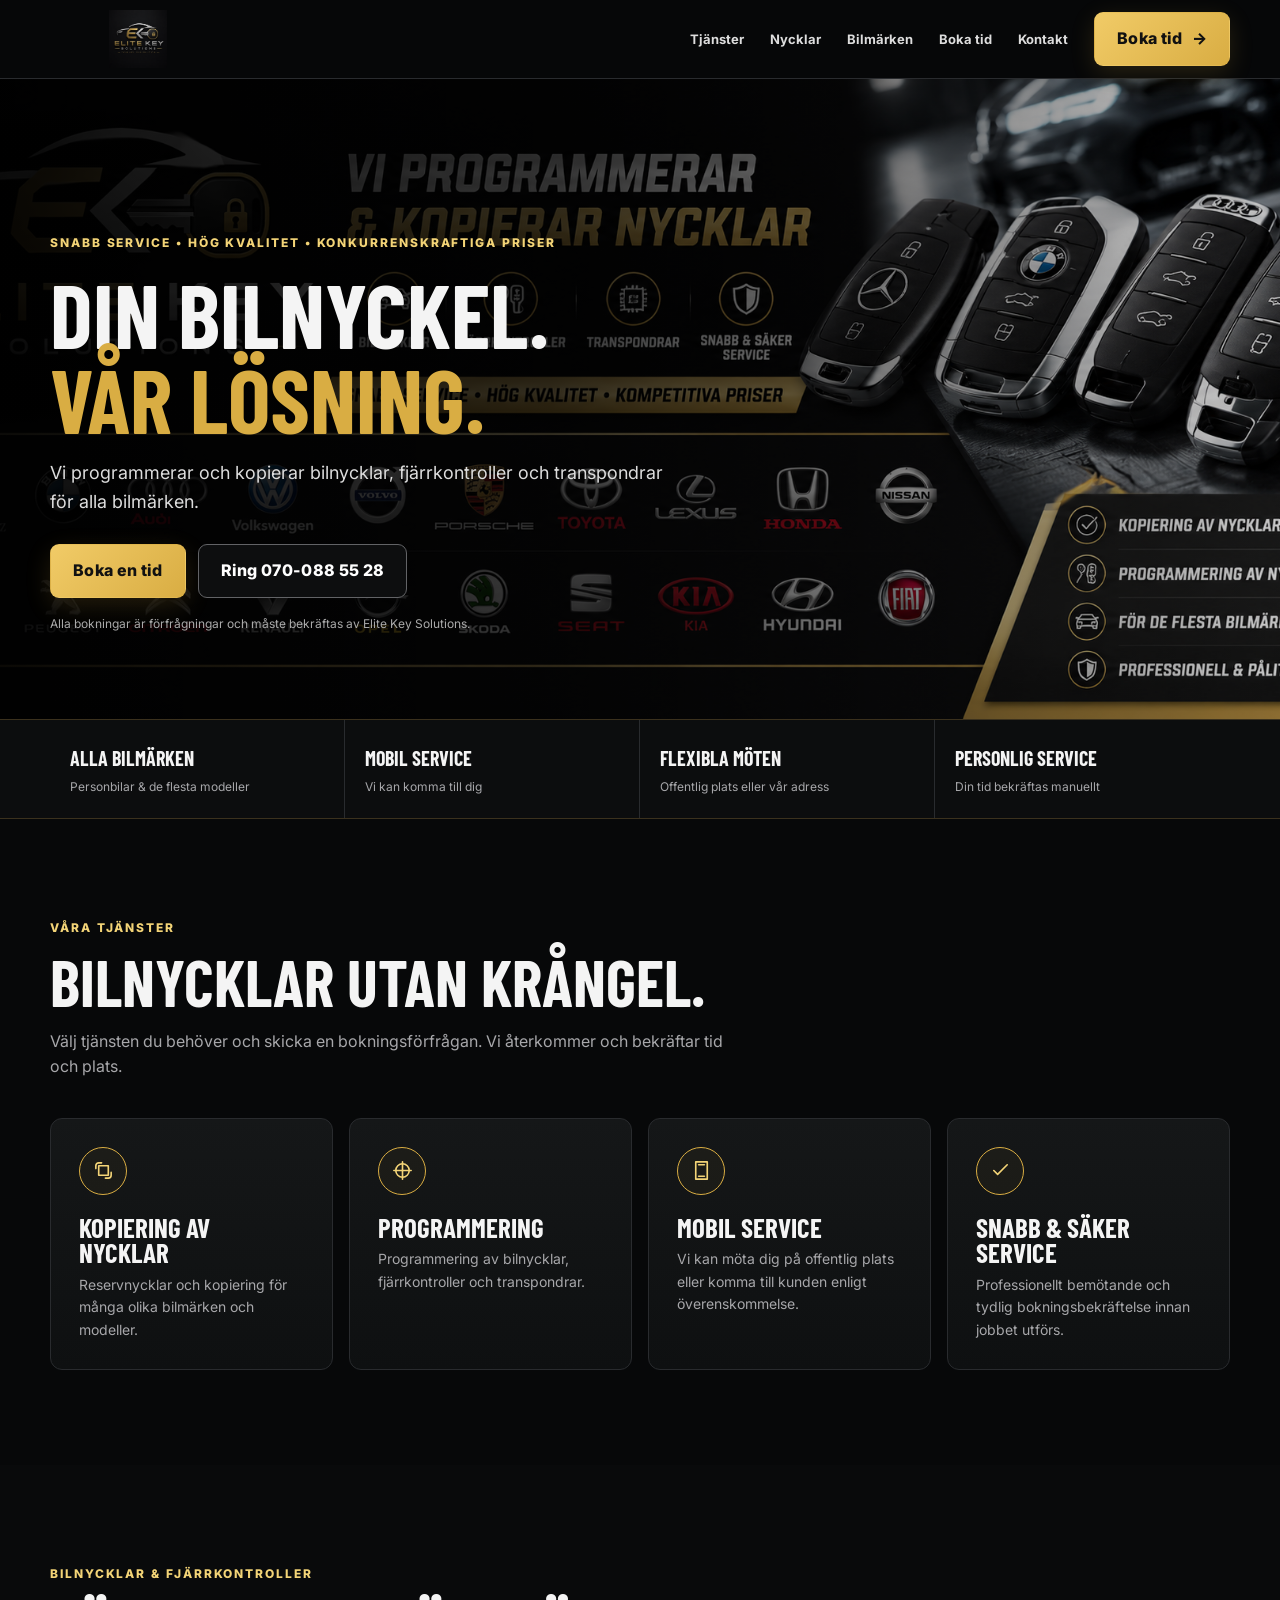
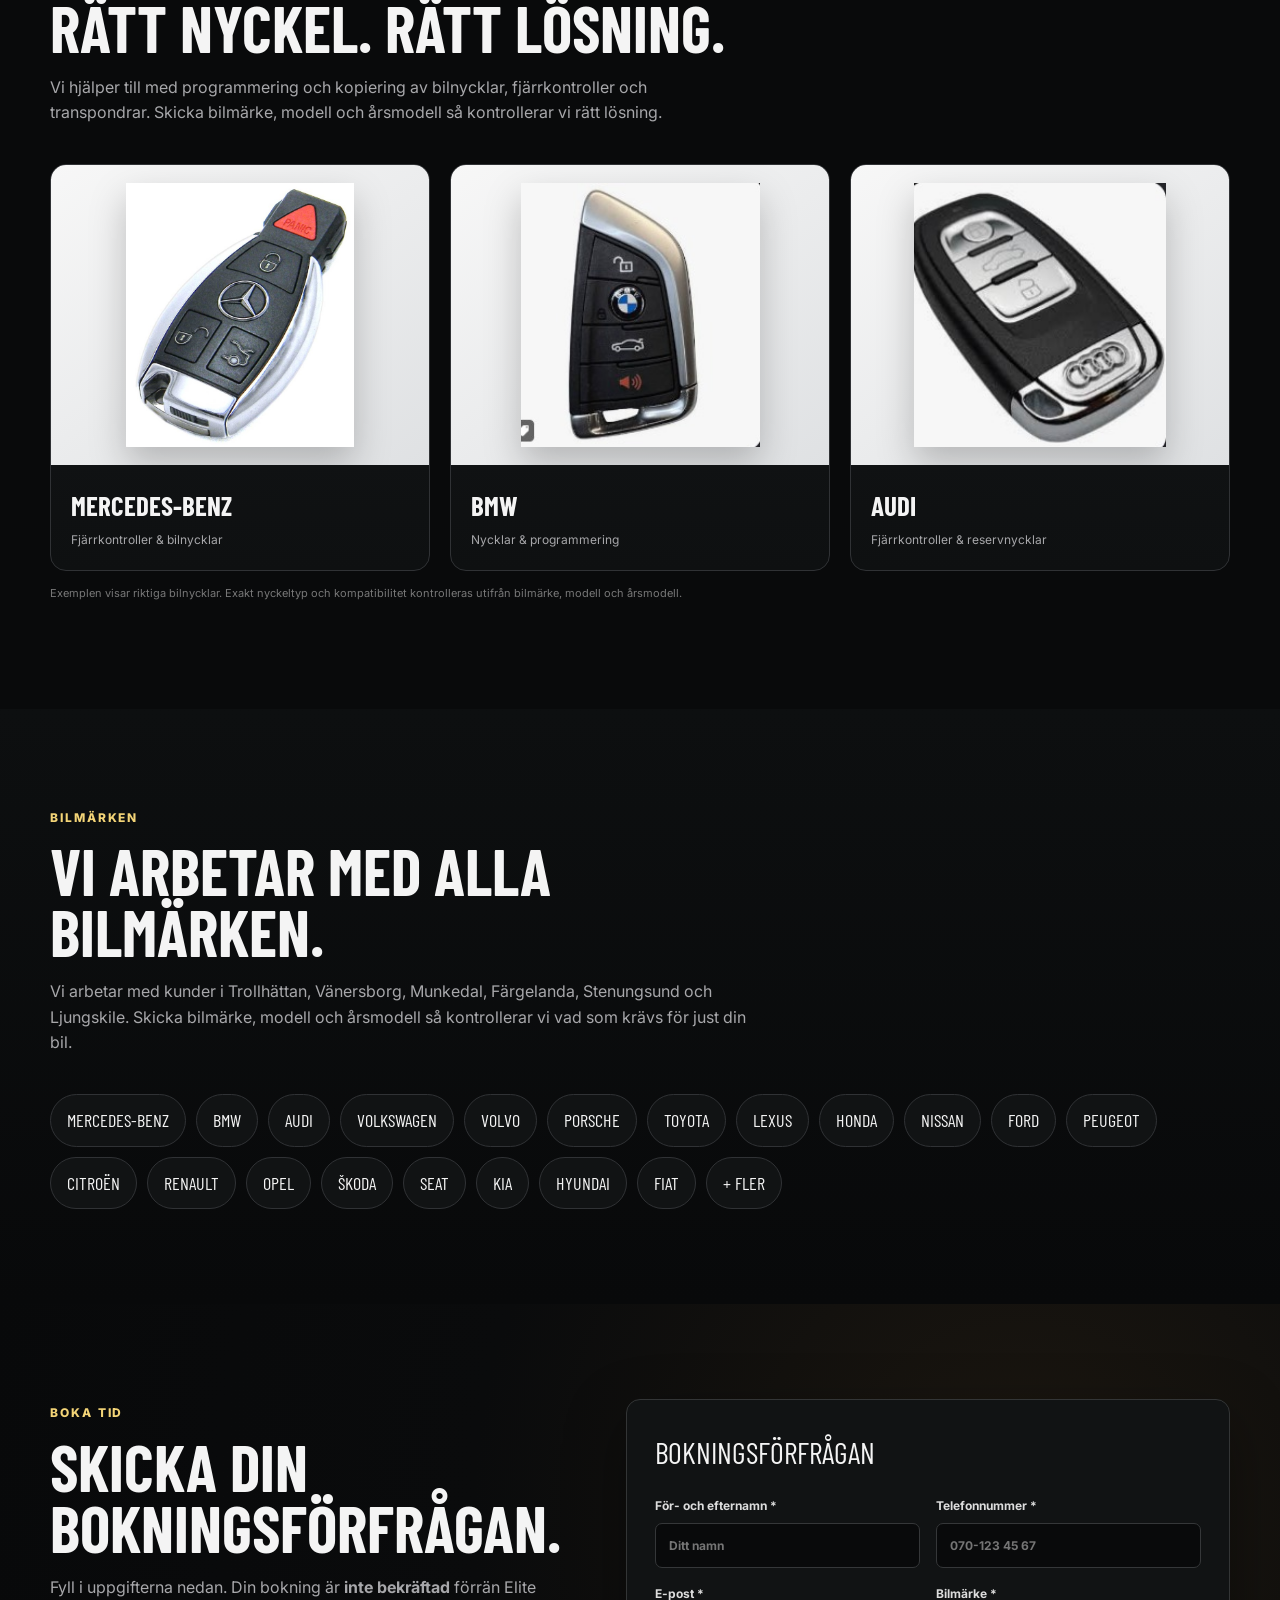
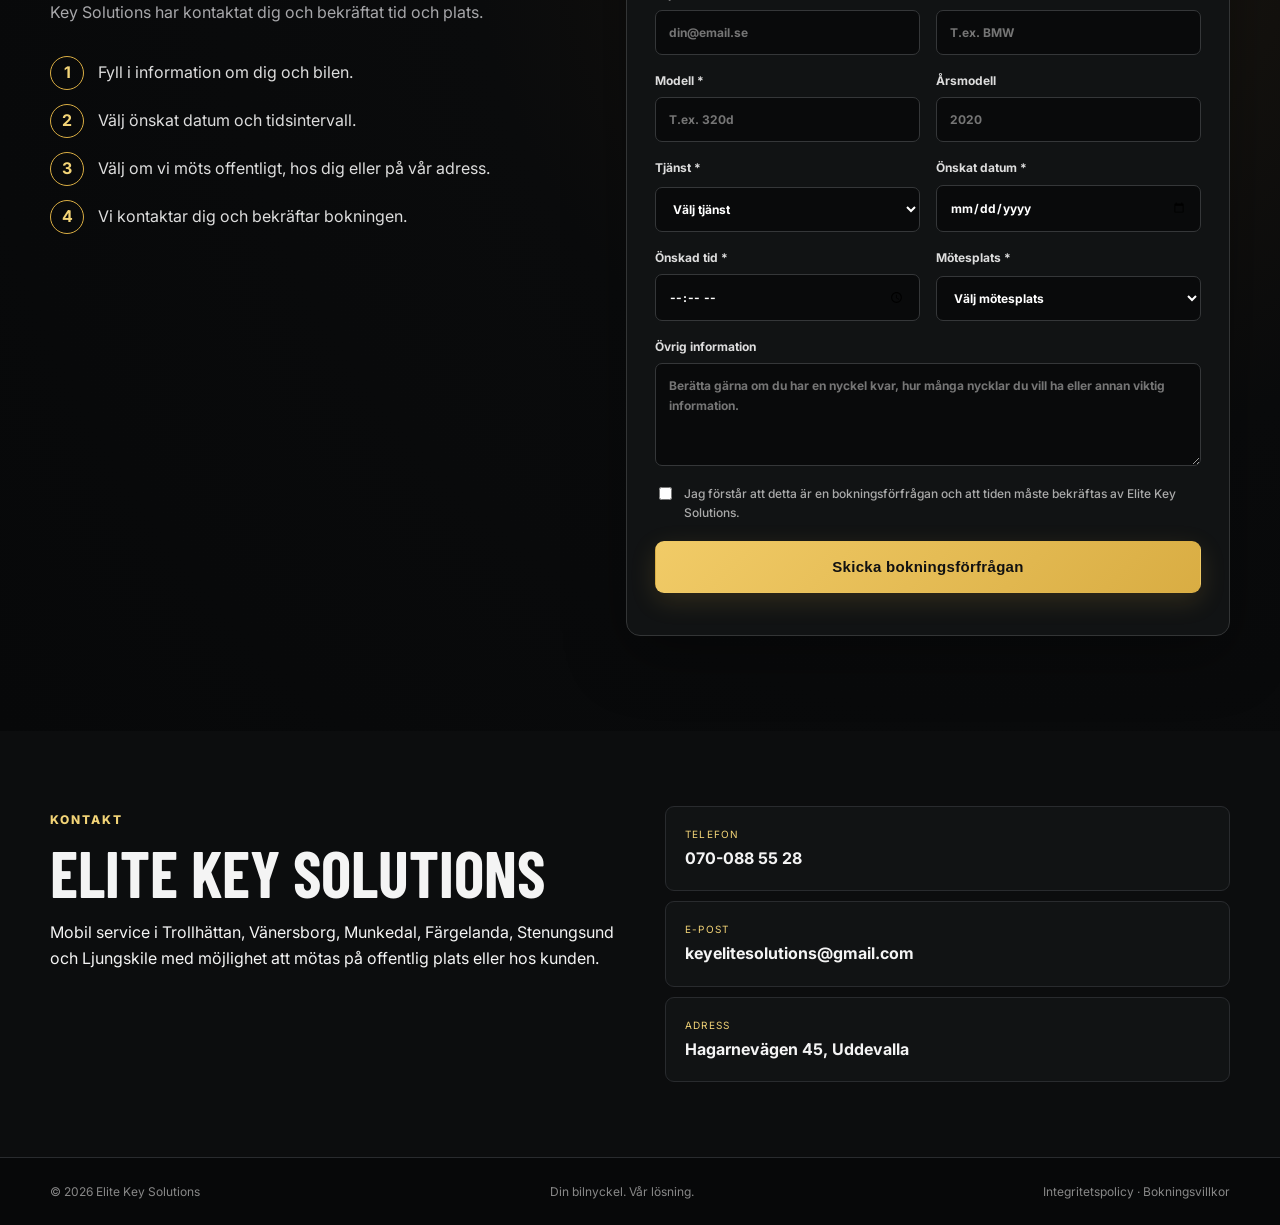
==== commit 9e7e2e41: "Add files via upload" ====
--- a/index.html
+++ b/index.html
@@ -119,19 +119,19 @@
         </div>
         <div class="key-gallery">
           <article class="key-card">
-            <div class="key-visual key-mercedes" aria-label="Mercedes-Benz nyckelillustration"><span class="key-logo">★</span><span class="key-button">▱</span><span class="key-button">▱</span><span class="key-button">▱</span></div>
-            <div><strong>Mercedes-Benz</strong><span>Fjärrkontroller &amp; bilnycklar</span></div>
+            <div class="key-photo"><img src="assets/key-mercedes.jpg" alt="Mercedes-Benz bilnyckel" loading="lazy"></div>
+            <div class="key-card-body"><strong>Mercedes-Benz</strong><span>Fjärrkontroller &amp; bilnycklar</span></div>
           </article>
           <article class="key-card">
-            <div class="key-visual key-bmw" aria-label="BMW nyckelillustration"><span class="key-logo">BMW</span><span class="key-button">⌁</span><span class="key-button">▱</span><span class="key-button">▱</span></div>
-            <div><strong>BMW</strong><span>Nycklar &amp; programmering</span></div>
+            <div class="key-photo"><img src="assets/key-bmw.jpg" alt="BMW bilnyckel" loading="lazy"></div>
+            <div class="key-card-body"><strong>BMW</strong><span>Nycklar &amp; programmering</span></div>
           </article>
           <article class="key-card">
-            <div class="key-visual key-audi" aria-label="Audi nyckelillustration"><span class="key-logo">◯◯◯◯</span><span class="key-button">▱</span><span class="key-button">▱</span><span class="key-button">▱</span></div>
-            <div><strong>Audi</strong><span>Fjärrkontroller &amp; reservnycklar</span></div>
-          </article>
-        </div>
-        <p class="key-disclaimer">Bilderna ovan är stiliserade illustrationer. Exakt nyckeltyp kontrolleras utifrån bilens modell och årsmodell.</p>
+            <div class="key-photo"><img src="assets/key-audi.jpg" alt="Audi bilnyckel" loading="lazy"></div>
+            <div class="key-card-body"><strong>Audi</strong><span>Fjärrkontroller &amp; reservnycklar</span></div>
+          </article>
+        </div>
+        <p class="key-disclaimer">Exemplen visar riktiga bilnycklar. Exakt nyckeltyp och kompatibilitet kontrolleras utifrån bilmärke, modell och årsmodell.</p>
       </div>
     </section>
 
--- a/style.css
+++ b/style.css
@@ -1,13 +1,13 @@
 @import url('https://fonts.googleapis.com/css2?family=Barlow+Condensed:wght@500;600;700;800&family=Inter:wght@400;500;600;700;800&display=swap');
 :root{--bg:#070809;--panel:#101214;--panel2:#151719;--gold:#d9ad43;--gold2:#f3d477;--text:#f4f4f4;--muted:#a7a7aa;--line:#292b2e;--max:1180px}
 *{box-sizing:border-box}html{scroll-behavior:smooth}body{margin:0;background:var(--bg);color:var(--text);font-family:Inter,Arial,sans-serif;line-height:1.6}a{color:inherit;text-decoration:none}.container{width:min(calc(100% - 40px),var(--max));margin:auto}
-.site-header{position:sticky;top:0;z-index:50;background:rgba(7,8,9,.96);backdrop-filter:blur(14px);border-bottom:1px solid var(--line)}.nav{height:78px;display:flex;align-items:center;gap:24px}.brand{display:flex;align-items:center;margin-right:auto}.brand img{width:175px;height:58px;object-fit:contain}.nav nav{display:flex;gap:22px;color:#ddd;font-size:13px;font-weight:700}.nav nav a{padding:10px 2px;position:relative}.nav nav a:after{content:"";position:absolute;left:0;right:100%;bottom:3px;height:2px;background:var(--gold);transition:.2s}.nav nav a:hover:after{right:0}.nav-cta,.btn{display:inline-flex;justify-content:center;align-items:center;gap:9px;border-radius:8px;padding:13px 22px;font-weight:800;letter-spacing:.02em;transition:transform .18s,filter .18s,box-shadow .18s}.nav-cta{background:linear-gradient(135deg,var(--gold2),var(--gold));color:#111;box-shadow:0 7px 24px rgba(217,173,67,.12)}.menu-toggle{display:none;background:#111;border:1px solid #3a3b3d;color:#fff;border-radius:8px;width:44px;height:44px;font-size:22px}
-.hero{position:relative;min-height:640px;overflow:hidden;background:#050606}.hero-image{position:absolute;inset:0;width:100%;height:100%;object-fit:cover;object-position:center}.hero-overlay{position:absolute;inset:0;background:linear-gradient(90deg,rgba(0,0,0,.95) 0%,rgba(0,0,0,.78) 43%,rgba(0,0,0,.2) 100%)}.hero-content{position:relative;padding-top:150px;max-width:760px;margin-left:max(20px,calc((100vw - var(--max))/2))}.eyebrow{display:inline-block;color:var(--gold2);font-weight:800;font-size:12px;letter-spacing:.16em}h1,h2,h3{font-family:"Barlow Condensed",Impact,sans-serif;line-height:.95;text-transform:uppercase}h1{font-size:clamp(54px,7vw,92px);margin:16px 0}h1 span,h2 span{color:var(--gold)}.hero p{max-width:620px;color:#ddd;font-size:18px}.hero-actions{display:flex;gap:12px;margin-top:28px;flex-wrap:wrap}.btn{border:1px solid transparent;cursor:pointer}.btn-gold{background:linear-gradient(135deg,var(--gold2),var(--gold));color:#111;box-shadow:0 8px 26px rgba(217,173,67,.12)}.btn-outline{border-color:#777;background:rgba(0,0,0,.35);color:#fff}.btn:hover,.nav-cta:hover{transform:translateY(-2px);filter:brightness(1.06);box-shadow:0 10px 28px rgba(0,0,0,.25)}.hero-note{font-size:12px!important;color:#aaa!important;margin-top:16px}
+.site-header{position:sticky;top:0;z-index:50;background:rgba(7,8,9,.96);backdrop-filter:blur(14px);border-bottom:1px solid var(--line)}.nav{height:78px;display:flex;align-items:center;gap:24px}.brand{display:flex;align-items:center;margin-right:auto}.brand img{width:175px;height:58px;object-fit:contain}.nav nav{display:flex;gap:22px;color:#ddd;font-size:13px;font-weight:700}.nav nav a{padding:10px 2px;position:relative}.nav nav a:after{content:"";position:absolute;left:0;right:100%;bottom:3px;height:2px;background:var(--gold);transition:.2s}.nav nav a:hover:after{right:0}.nav-cta,.btn{display:inline-flex;justify-content:center;align-items:center;gap:9px;min-height:48px;border-radius:9px;padding:13px 22px;font-weight:800;letter-spacing:.02em;transition:transform .18s,filter .18s,box-shadow .18s;border:1px solid transparent}.nav-cta{background:linear-gradient(135deg,#f1cb67,#d9ad43);color:#111;box-shadow:0 7px 24px rgba(217,173,67,.16)}.menu-toggle{display:none;background:#111;border:1px solid #3a3b3d;color:#fff;border-radius:8px;width:44px;height:44px;font-size:22px}
+.hero{position:relative;min-height:640px;overflow:hidden;background:#050606}.hero-image{position:absolute;inset:0;width:100%;height:100%;object-fit:cover;object-position:center}.hero-overlay{position:absolute;inset:0;background:linear-gradient(90deg,rgba(0,0,0,.95) 0%,rgba(0,0,0,.78) 43%,rgba(0,0,0,.2) 100%)}.hero-content{position:relative;padding-top:150px;max-width:760px;margin-left:max(20px,calc((100vw - var(--max))/2))}.eyebrow{display:inline-block;color:var(--gold2);font-weight:800;font-size:12px;letter-spacing:.16em}h1,h2,h3{font-family:"Barlow Condensed",Impact,sans-serif;line-height:.95;text-transform:uppercase}h1{font-size:clamp(54px,7vw,92px);margin:16px 0}h1 span,h2 span{color:var(--gold)}.hero p{max-width:620px;color:#ddd;font-size:18px}.hero-actions{display:flex;gap:12px;margin-top:28px;flex-wrap:wrap}.btn{cursor:pointer}.btn-gold{background:linear-gradient(135deg,#f1cb67,#d9ad43);color:#111;box-shadow:0 8px 26px rgba(217,173,67,.16)}.btn-outline{border-color:#626366;background:#0d0e0f;color:#fff}.btn-outline:hover{border-color:#b89543;color:#f0cf79}.btn:hover,.nav-cta:hover{transform:translateY(-2px);filter:brightness(1.06);box-shadow:0 10px 28px rgba(0,0,0,.25)}.hero-note{font-size:12px!important;color:#aaa!important;margin-top:16px}
 .trust-strip{border-top:1px solid #3b311d;border-bottom:1px solid #3b311d;background:#0c0d0e}.trust-grid{display:grid;grid-template-columns:repeat(4,1fr)}.trust-grid div{padding:22px 20px;border-right:1px solid var(--line)}.trust-grid div:last-child{border:0}.trust-grid strong,.trust-grid span{display:block}.trust-grid strong{font-family:"Barlow Condensed";font-size:20px;text-transform:uppercase}.trust-grid span{font-size:12px;color:var(--muted);margin-top:3px}
 .section{padding:95px 0}.section-dark{background:linear-gradient(180deg,#0d0f10,#08090a)}.section-heading{max-width:700px;margin-bottom:38px}.section-heading h2,.booking-layout h2,.contact-section h2{font-size:clamp(42px,5vw,64px);margin:12px 0}.section-heading p,.lead{color:var(--muted);max-width:720px}.cards{display:grid;grid-template-columns:repeat(4,1fr);gap:16px}.card{background:linear-gradient(180deg,#151718,#0e1011);border:1px solid var(--line);padding:28px;border-radius:12px;transition:.2s}.card:hover{border-color:#655327;transform:translateY(-4px);box-shadow:0 16px 38px rgba(0,0,0,.25)}.icon{width:48px;height:48px;border:1px solid var(--gold);border-radius:50%;display:grid;place-items:center;color:var(--gold2);margin-bottom:20px;background:rgba(217,173,67,.04)}.icon svg{width:23px;height:23px;fill:none;stroke:currentColor;stroke-width:1.7;stroke-linecap:round;stroke-linejoin:round}.card h3{font-size:27px;margin:0 0 8px}.card p{color:var(--muted);font-size:14px;margin:0}
-.key-section{background:#090a0b}.key-gallery{display:grid;grid-template-columns:repeat(3,1fr);gap:18px}.key-card{background:linear-gradient(180deg,#151719,#0e1011);border:1px solid #303235;border-radius:14px;overflow:hidden;transition:.2s}.key-card:hover{transform:translateY(-4px);border-color:#665428}.key-card>div:last-child{padding:18px 20px}.key-card strong,.key-card span{display:block}.key-card strong{font-family:"Barlow Condensed";font-size:26px;text-transform:uppercase}.key-card span{font-size:12px;color:var(--muted)}.key-visual{height:250px;position:relative;display:flex;align-items:center;justify-content:center;gap:7px;overflow:hidden;background:radial-gradient(circle at 50% 45%,#25282b,#0c0d0e 68%)}.key-visual:before{content:"";position:absolute;width:128px;height:210px;border-radius:34px 34px 42px 42px;background:linear-gradient(145deg,#3a3d41,#0b0c0d 60%,#24272a);box-shadow:inset 5px 5px 12px rgba(255,255,255,.08),inset -6px -8px 14px rgba(0,0,0,.7),0 18px 30px rgba(0,0,0,.45);transform:rotate(24deg)}.key-bmw:before{background:linear-gradient(145deg,#22272d,#050607 62%,#34383e)}.key-audi:before{background:linear-gradient(145deg,#44484d,#08090a 62%,#272a2e)}.key-logo,.key-button{position:relative;z-index:2}.key-logo{width:56px;height:56px;border-radius:50%;display:grid;place-items:center;color:#eee;border:2px solid #b9bcc0;font-size:10px;font-weight:800;letter-spacing:.03em;background:radial-gradient(circle,#2a2d30,#090a0b)}.key-button{width:38px;height:38px;border:1px solid #74777a;border-radius:8px;color:#d8d8d8;display:grid;place-items:center;font-size:15px;background:rgba(0,0,0,.28)}.key-mercedes .key-logo{font-size:22px}.key-bmw .key-logo{border-color:#6e91b5;color:#fff}.key-audi .key-logo{font-size:7px;letter-spacing:-.12em}.key-disclaimer{color:#777;font-size:11px;margin-top:14px}
+.key-section{background:#090a0b}.key-gallery{display:grid;grid-template-columns:repeat(3,1fr);gap:20px}.key-card{background:linear-gradient(180deg,#151719,#0e1011);border:1px solid #303235;border-radius:16px;overflow:hidden;transition:transform .2s,border-color .2s,box-shadow .2s}.key-card:hover{transform:translateY(-5px);border-color:#8a6d2d;box-shadow:0 18px 42px rgba(0,0,0,.32)}.key-photo{height:300px;background:linear-gradient(145deg,#f7f7f7,#dfe1e3);display:flex;align-items:center;justify-content:center;overflow:hidden;padding:18px}.key-photo img{width:100%;height:100%;object-fit:contain;display:block;filter:drop-shadow(0 16px 18px rgba(0,0,0,.22));transition:transform .25s}.key-card:hover .key-photo img{transform:scale(1.035)}.key-card-body{padding:19px 20px 21px}.key-card strong,.key-card span{display:block}.key-card strong{font-family:"Barlow Condensed";font-size:27px;text-transform:uppercase}.key-card span{font-size:12px;color:var(--muted);margin-top:3px}.key-disclaimer{color:#777;font-size:11px;margin-top:14px}
 .brands{display:flex;flex-wrap:wrap;gap:10px}.brands span{border:1px solid #303235;background:#111314;padding:11px 16px;border-radius:999px;font-family:"Barlow Condensed";font-size:18px;text-transform:uppercase;transition:.18s}.brands span:hover{border-color:#68552b;color:var(--gold2);transform:translateY(-2px)}
-.booking-section{background:radial-gradient(circle at 80% 20%,#1c1710 0,#0a0b0c 42%,#070809 100%)}.booking-layout{display:grid;grid-template-columns:.85fr 1.15fr;gap:65px;align-items:start}.booking-points{display:grid;gap:14px;margin-top:30px}.booking-points div{display:flex;gap:14px;align-items:center;color:#ddd}.booking-points b{width:34px;height:34px;display:grid;place-items:center;border:1px solid var(--gold);border-radius:50%;color:var(--gold2)}.booking-form{background:#111314;border:1px solid #333536;border-radius:14px;padding:28px;box-shadow:0 20px 60px rgba(0,0,0,.35)}.form-title{font-family:"Barlow Condensed";font-size:30px;text-transform:uppercase;margin-bottom:20px}.form-grid{display:grid;grid-template-columns:1fr 1fr;gap:16px}label{display:grid;gap:7px;color:#ddd;font-size:12px;font-weight:700}.full{grid-column:1/-1}input,select,textarea{width:100%;background:#090a0b;border:1px solid #353739;border-radius:7px;padding:12px 13px;color:#fff;font:inherit;outline:none}input:focus,select:focus,textarea:focus{border-color:var(--gold);box-shadow:0 0 0 3px rgba(217,173,67,.08)}textarea{resize:vertical}.consent{display:flex;align-items:flex-start;gap:9px;margin:18px 0;color:#aaa;font-weight:500}.consent input{width:auto;margin-top:3px}.submit-btn{width:100%;font-size:15px}.form-status{margin:14px 0 0;color:var(--gold2);font-size:13px}.contact-section{padding-top:75px;padding-bottom:75px;background:#0c0d0e}.contact-grid{display:grid;grid-template-columns:1fr 1fr;gap:50px}.contact-items{display:grid;gap:10px}.contact-items a,.contact-items div{padding:19px;border:1px solid var(--line);border-radius:9px;background:#111314;transition:.18s}.contact-items a:hover{border-color:#665428;transform:translateX(3px)}.contact-items small,.contact-items strong{display:block}.contact-items small{color:var(--gold2);text-transform:uppercase;font-size:10px;letter-spacing:.12em}.contact-items strong{font-size:16px;margin-top:4px}footer{border-top:1px solid var(--line);padding:24px 0;color:#888;font-size:12px}.footer-inner{display:flex;justify-content:space-between;gap:20px}
+.booking-section{background:radial-gradient(circle at 80% 20%,#1c1710 0,#0a0b0c 42%,#070809 100%)}.booking-layout{display:grid;grid-template-columns:.85fr 1.15fr;gap:65px;align-items:start}.booking-points{display:grid;gap:14px;margin-top:30px}.booking-points div{display:flex;gap:14px;align-items:center;color:#ddd}.booking-points b{width:34px;height:34px;display:grid;place-items:center;border:1px solid var(--gold);border-radius:50%;color:var(--gold2)}.booking-form{background:#111314;border:1px solid #333536;border-radius:14px;padding:28px;box-shadow:0 20px 60px rgba(0,0,0,.35)}.form-title{font-family:"Barlow Condensed";font-size:30px;text-transform:uppercase;margin-bottom:20px}.form-grid{display:grid;grid-template-columns:1fr 1fr;gap:16px}label{display:grid;gap:7px;color:#ddd;font-size:12px;font-weight:700}.full{grid-column:1/-1}input,select,textarea{width:100%;background:#090a0b;border:1px solid #353739;border-radius:7px;padding:12px 13px;color:#fff;font:inherit;outline:none}input:focus,select:focus,textarea:focus{border-color:var(--gold);box-shadow:0 0 0 3px rgba(217,173,67,.08)}textarea{resize:vertical}.consent{display:flex;align-items:flex-start;gap:9px;margin:18px 0;color:#aaa;font-weight:500}.consent input{width:auto;margin-top:3px}.submit-btn{width:100%;font-size:15px;min-height:52px}.form-status{margin:14px 0 0;color:var(--gold2);font-size:13px}.contact-section{padding-top:75px;padding-bottom:75px;background:#0c0d0e}.contact-grid{display:grid;grid-template-columns:1fr 1fr;gap:50px}.contact-items{display:grid;gap:10px}.contact-items a,.contact-items div{padding:19px;border:1px solid var(--line);border-radius:9px;background:#111314;transition:.18s}.contact-items a:hover{border-color:#665428;transform:translateX(3px)}.contact-items small,.contact-items strong{display:block}.contact-items small{color:var(--gold2);text-transform:uppercase;font-size:10px;letter-spacing:.12em}.contact-items strong{font-size:16px;margin-top:4px}footer{border-top:1px solid var(--line);padding:24px 0;color:#888;font-size:12px}.footer-inner{display:flex;justify-content:space-between;gap:20px}
 .hp-field{position:absolute!important;left:-10000px!important;width:1px!important;height:1px!important;overflow:hidden!important;opacity:0!important;pointer-events:none!important}.booking-form button:disabled{opacity:.65;cursor:wait;transform:none}.form-status[data-type="success"]{color:#7fe0a2}.form-status[data-type="error"]{color:#ff8b8b}.form-status[data-type="loading"]{color:var(--gold2)}
 @media(max-width:900px){.nav nav{display:none}.nav-cta{padding:10px 15px}.menu-toggle{display:block}.nav.open nav{display:flex;position:absolute;left:14px;right:14px;top:72px;padding:14px;flex-direction:column;gap:4px;background:#101214;border:1px solid #333;border-radius:12px;box-shadow:0 20px 45px rgba(0,0,0,.5)}.hero{min-height:650px}.hero-content{padding-top:125px}.cards{grid-template-columns:1fr 1fr}.key-gallery{grid-template-columns:1fr 1fr}.booking-layout,.contact-grid{grid-template-columns:1fr}.trust-grid{grid-template-columns:1fr 1fr}.trust-grid div:nth-child(2){border-right:0}.trust-grid div:nth-child(-n+2){border-bottom:1px solid var(--line)}}
-@media(max-width:620px){.container{width:min(calc(100% - 28px),var(--max))}.brand img{width:145px}.nav{height:68px}.hero-image{object-position:62% center}.hero-overlay{background:linear-gradient(90deg,rgba(0,0,0,.95),rgba(0,0,0,.72))}.hero-content{padding-top:105px}.hero p{font-size:15px}.cards,.form-grid,.key-gallery{grid-template-columns:1fr}.full{grid-column:auto}.trust-grid{grid-template-columns:1fr}.trust-grid div{border-right:0!important;border-bottom:1px solid var(--line)!important}.trust-grid div:last-child{border-bottom:0!important}.section{padding:70px 0}.footer-inner{flex-direction:column}.hero-actions .btn{width:100%}.key-visual{height:220px}}
+@media(max-width:620px){.container{width:min(calc(100% - 28px),var(--max))}.brand img{width:145px}.nav{height:68px}.hero-image{object-position:62% center}.hero-overlay{background:linear-gradient(90deg,rgba(0,0,0,.95),rgba(0,0,0,.72))}.hero-content{padding-top:105px}.hero p{font-size:15px}.cards,.form-grid,.key-gallery{grid-template-columns:1fr}.full{grid-column:auto}.trust-grid{grid-template-columns:1fr}.trust-grid div{border-right:0!important;border-bottom:1px solid var(--line)!important}.trust-grid div:last-child{border-bottom:0!important}.section{padding:70px 0}.footer-inner{flex-direction:column}.hero-actions .btn{width:100%}.key-photo{height:260px}}
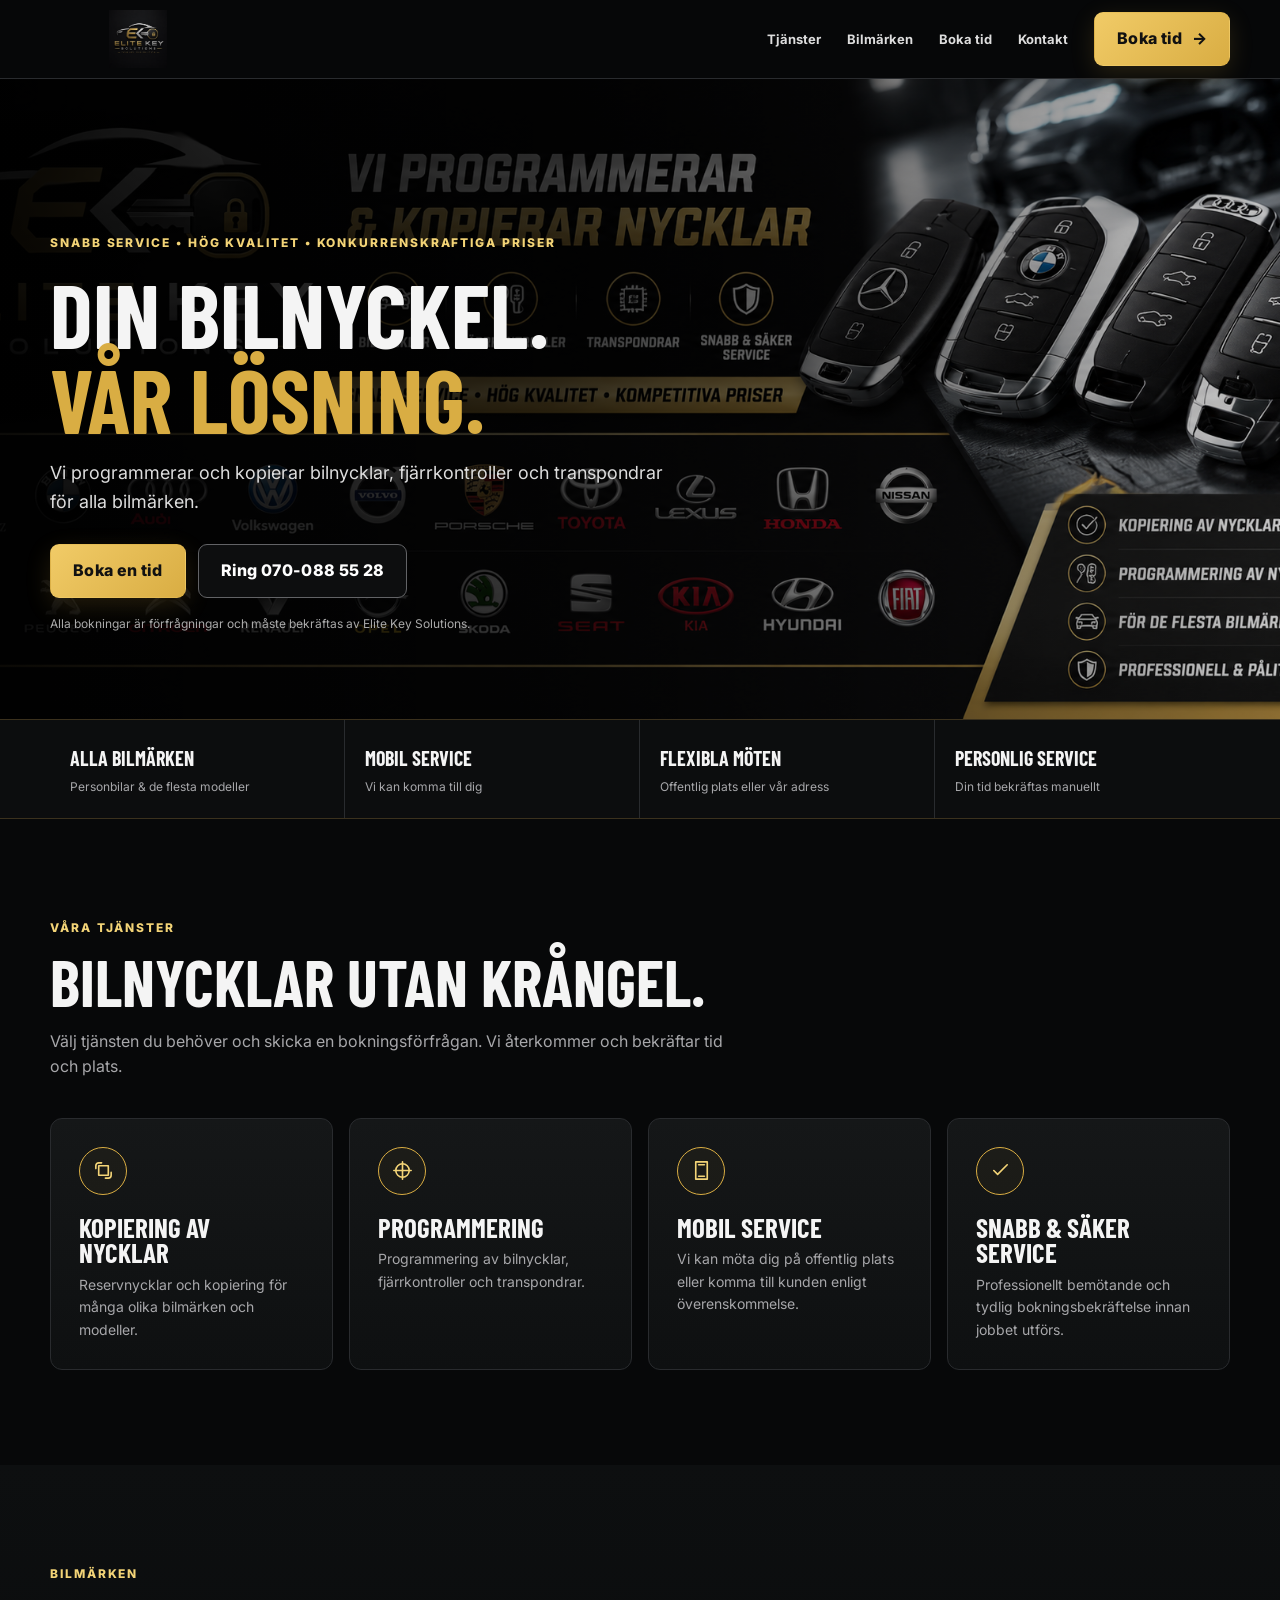
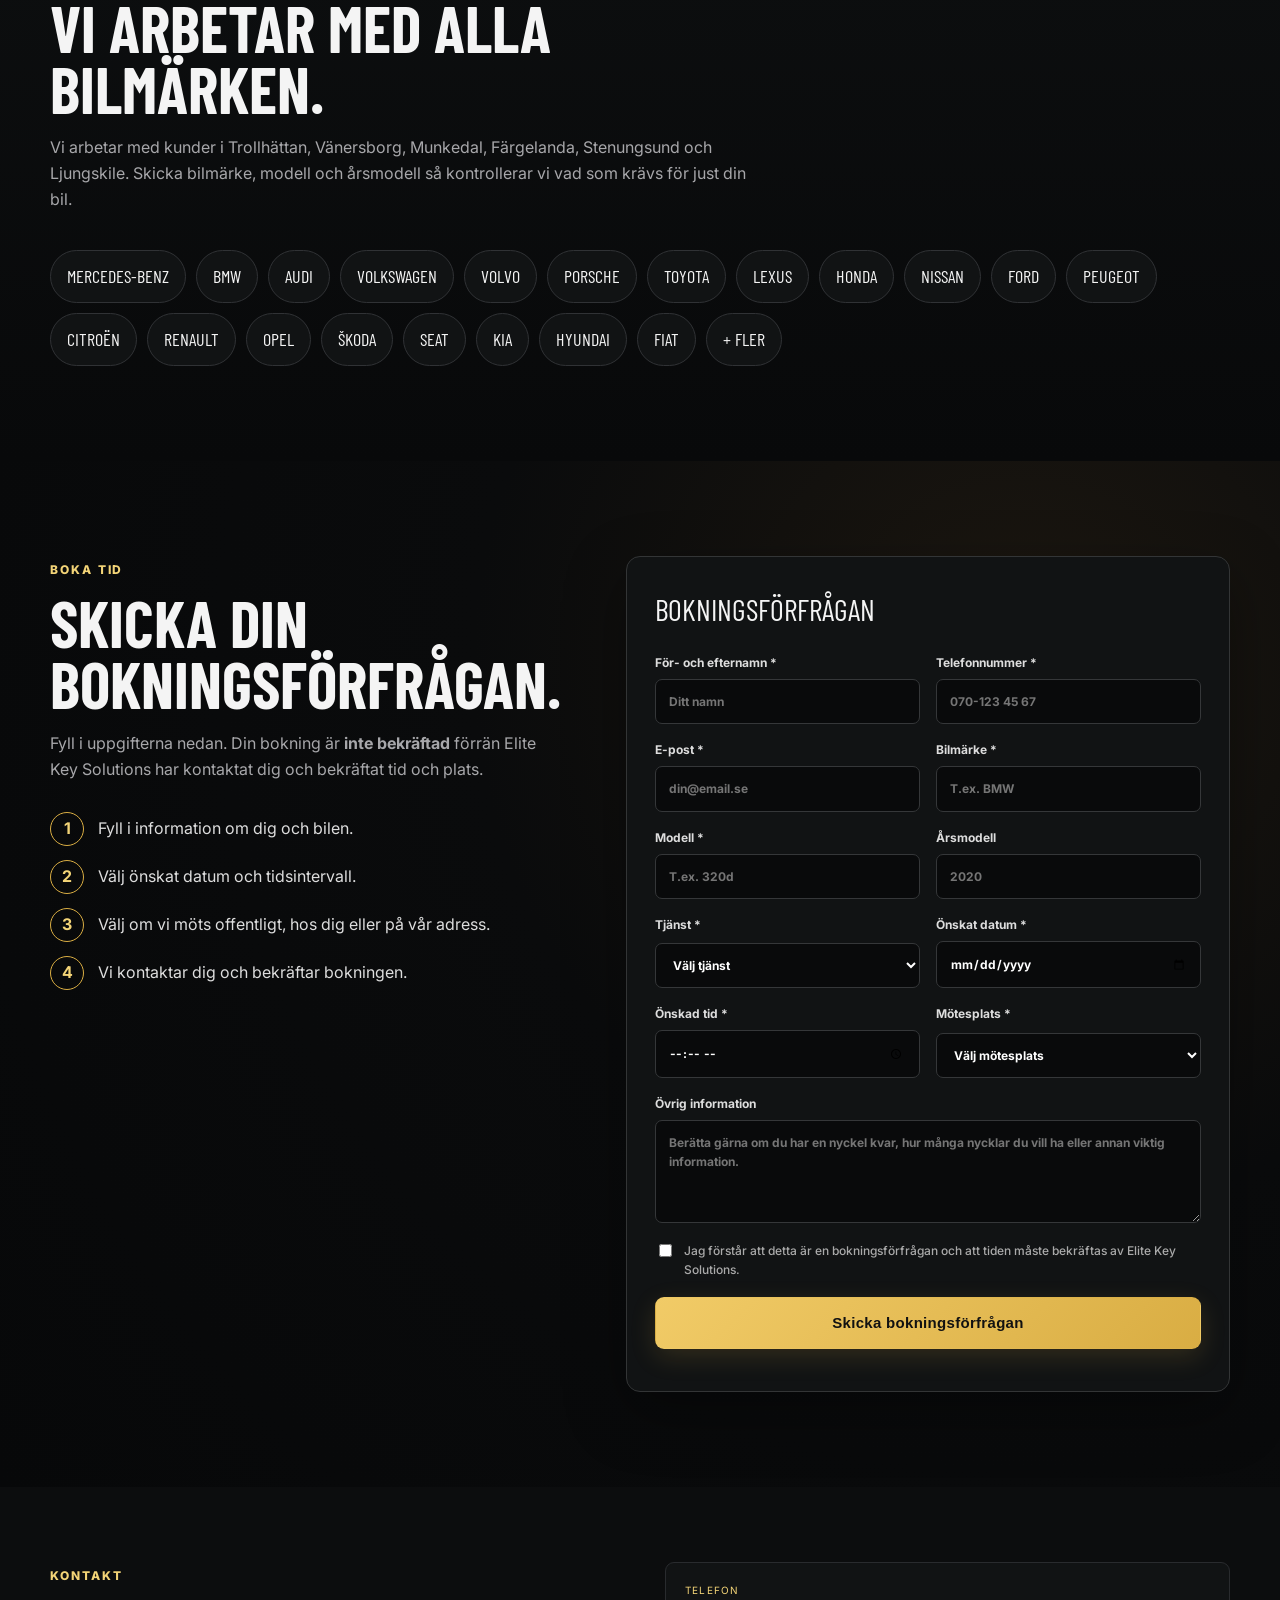
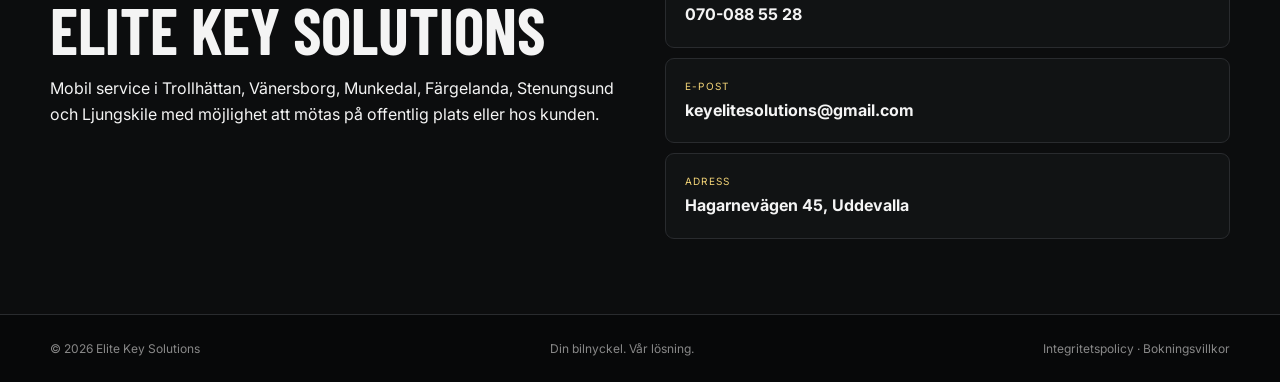
==== commit 2ed92e74: "Add files via upload" ====
--- a/index.html
+++ b/index.html
@@ -42,7 +42,6 @@
       </a>
       <nav id="mainNav">
         <a href="#tjanster">Tjänster</a>
-        <a href="#nycklar">Nycklar</a>
         <a href="#bilmärken">Bilmärken</a>
         <a href="#bokning">Boka tid</a>
         <a href="#kontakt">Kontakt</a>
@@ -110,31 +109,6 @@
       </div>
     </section>
 
-    <section id="nycklar" class="section key-section">
-      <div class="container">
-        <div class="section-heading">
-          <span class="eyebrow">BILNYCKLAR &amp; FJÄRRKONTROLLER</span>
-          <h2>Rätt nyckel. Rätt lösning.</h2>
-          <p>Vi hjälper till med programmering och kopiering av bilnycklar, fjärrkontroller och transpondrar. Skicka bilmärke, modell och årsmodell så kontrollerar vi rätt lösning.</p>
-        </div>
-        <div class="key-gallery">
-          <article class="key-card">
-            <div class="key-photo"><img src="assets/key-mercedes.jpg" alt="Mercedes-Benz bilnyckel" loading="lazy"></div>
-            <div class="key-card-body"><strong>Mercedes-Benz</strong><span>Fjärrkontroller &amp; bilnycklar</span></div>
-          </article>
-          <article class="key-card">
-            <div class="key-photo"><img src="assets/key-bmw.jpg" alt="BMW bilnyckel" loading="lazy"></div>
-            <div class="key-card-body"><strong>BMW</strong><span>Nycklar &amp; programmering</span></div>
-          </article>
-          <article class="key-card">
-            <div class="key-photo"><img src="assets/key-audi.jpg" alt="Audi bilnyckel" loading="lazy"></div>
-            <div class="key-card-body"><strong>Audi</strong><span>Fjärrkontroller &amp; reservnycklar</span></div>
-          </article>
-        </div>
-        <p class="key-disclaimer">Exemplen visar riktiga bilnycklar. Exakt nyckeltyp och kompatibilitet kontrolleras utifrån bilmärke, modell och årsmodell.</p>
-      </div>
-    </section>
-
     <section id="bilmärken" class="section section-dark">
       <div class="container">
         <div class="section-heading">
